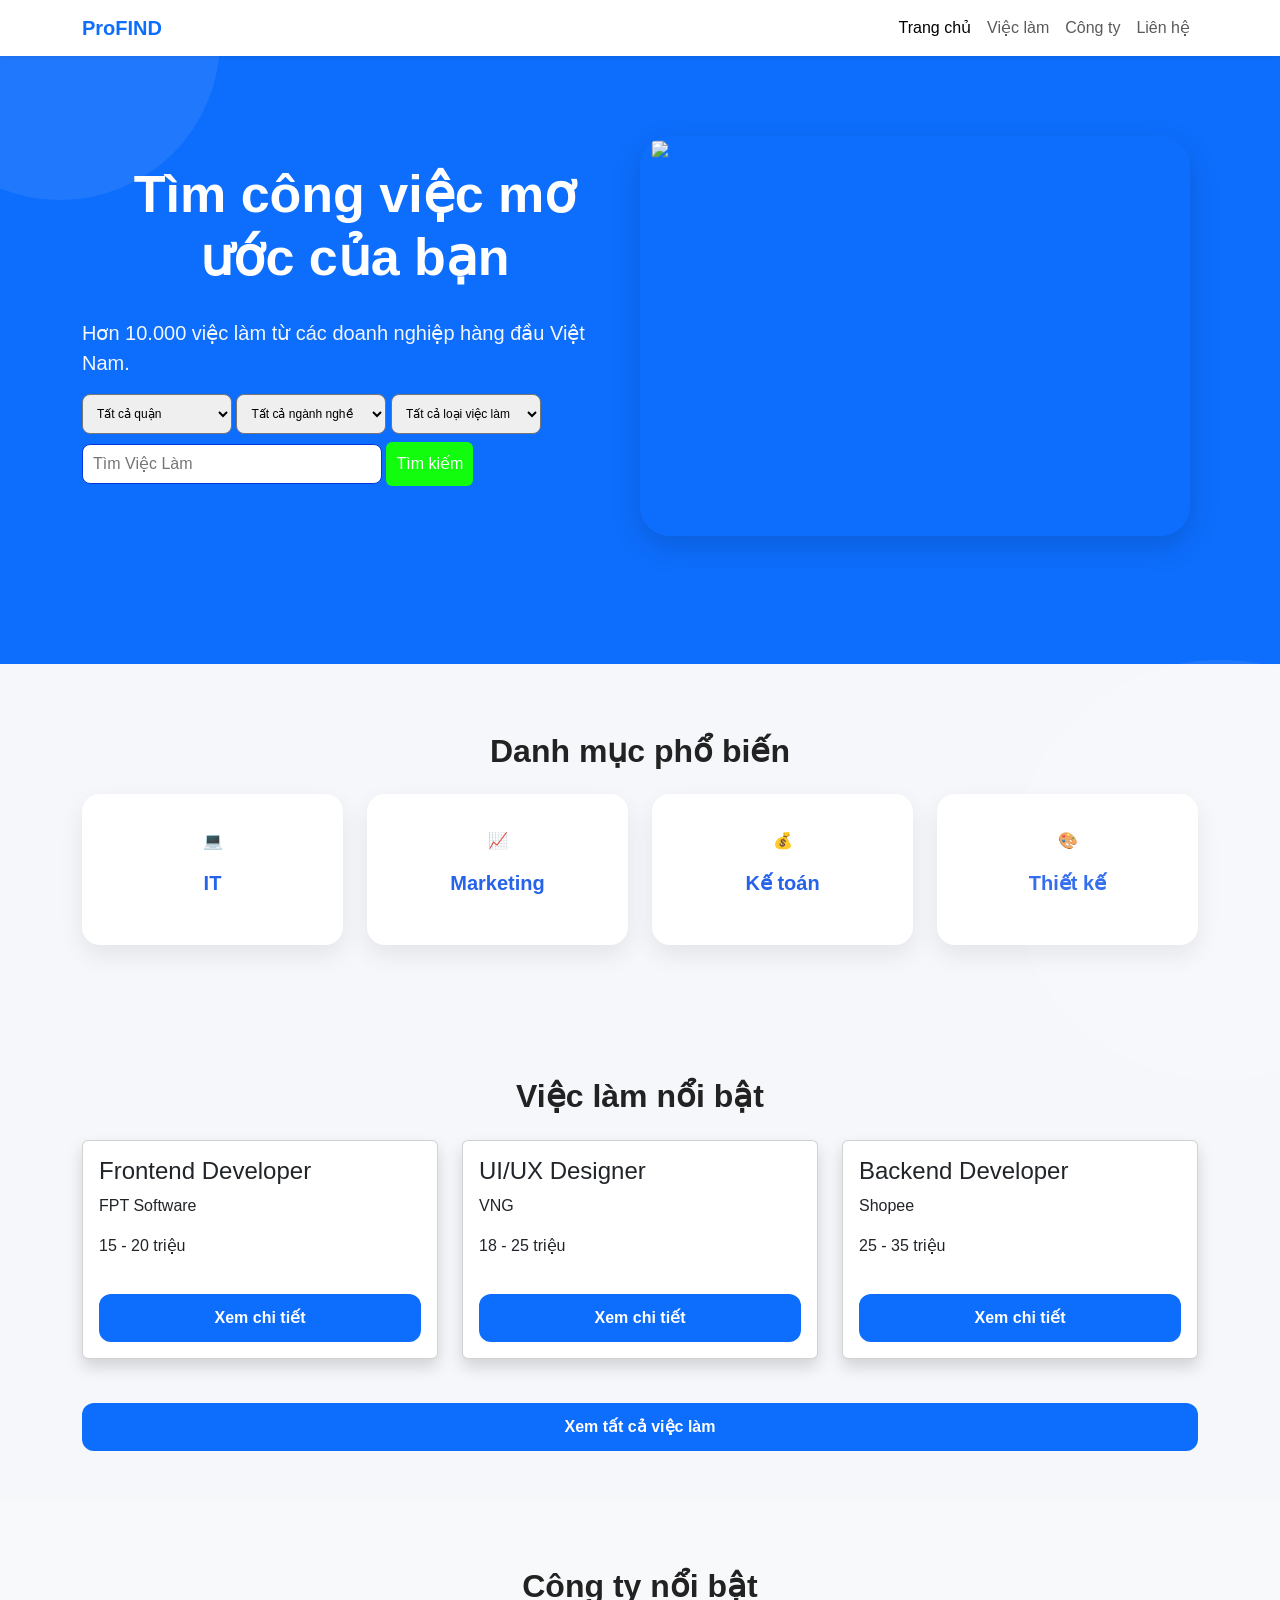
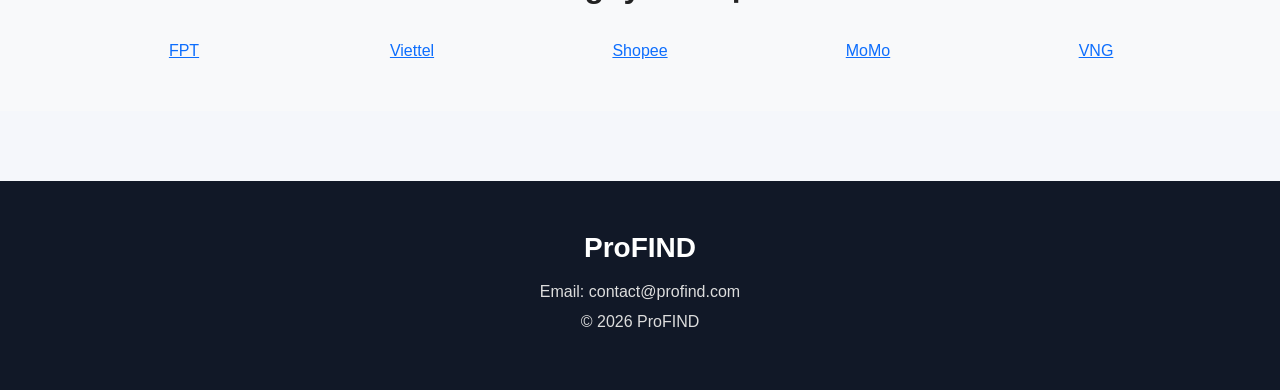
==== ProFind/index.html @ b9f3cd05 "add" ====
<!DOCTYPE html>
<html lang="vi">

<head>
    <meta charset="UTF-8">
    <meta name="viewport" content="width=device-width, initial-scale=1.0">
    <title>ProFIND</title>

    <!-- Bootstrap -->
    <link href="https://cdn.jsdelivr.net/npm/bootstrap@5.3.7/dist/css/bootstrap.min.css" rel="stylesheet">

    <!-- Font Awesome -->
    <link rel="stylesheet" href="https://cdnjs.cloudflare.com/ajax/libs/font-awesome/6.7.2/css/all.min.css">

    <link rel="stylesheet" href="asset/css.css">
</head>

<body>

    <!-- Navbar -->
    <nav class="navbar navbar-expand-lg bg-white shadow-sm sticky-top">

        <div class="container">

            <a class="navbar-brand fw-bold text-primary" href="index.html">
                ProFIND
            </a>

            <button class="navbar-toggler" data-bs-toggle="collapse" data-bs-target="#menu">

                <span class="navbar-toggler-icon"></span>

            </button>

            <div class="collapse navbar-collapse" id="menu">

                <ul class="navbar-nav ms-auto">

                    <li class="nav-item">
                        <a class="nav-link active" href="index.html">
                            Trang chủ
                        </a>
                    </li>

                    <li class="nav-item">
                        <a class="nav-link" href="jobs.html">
                            Việc làm
                        </a>
                    </li>

                    <li class="nav-item">
                        <a class="nav-link" href="about.html">
                            Công ty
                        </a>
                    </li>

                    <li class="nav-item">
                        <a class="nav-link" href="contact.html">
                            Liên hệ
                        </a>
                    </li>

                </ul>

            </div>

        </div>

    </nav>

    <!-- Hero -->

    <section class="hero">

        <div class="container">

            <div class="row align-items-center">

                <div class="col-lg-6">

                    <h1>Tìm công việc mơ ước của bạn</h1>

                    <p>
                        Hơn 10.000 việc làm từ các doanh nghiệp hàng đầu Việt Nam.
                    </p>
                    <select id="district">
                        <option>Tất cả quận</option>
                        <option>Quận 1</option>
                        <option>Quận 3</option>
                        <option>Quận 4</option>
                        <option>Quận 5</option>
                        <option>Quận 6</option>
                        <option>Quận 7</option>
                        <option>Quận 8</option>
                        <option>Quận 10</option>
                        <option>Quận 11</option>
                        <option>Quận 12</option>
                        <option>Quận Bình Thạnh</option>
                        <option>Quận Gò Vấp</option>
                        <option>Quận Phú Nhuận</option>
                        <option>Quận Tân Bình</option>
                        <option>Quận Tân Phú</option>
                        <option>Quận Bình Tân</option>
                        <option>Thủ Đức </option>
                        <option>Huyện Củ Chi</option>
                        <option>Huyện Hóc Môn</option>
                        <option>Huyện Nhà Bè</option>
                        <option>Huyện Bình Chánh</option>
                        <option>Huyện Cần Giờ</option>
                    </select>

                    <select id="category">
                        <option value="">Tất cả ngành nghề</option>
                        <option value="Phục Vụ">Phục Vụ</option>
                        <option value="Kế toán">Kế toán</option>
                        <option value="Marketing">Marketing</option>
                        <option value="Công nghệ">Công nghệ</option>
                        <option value="Pha chế">Pha chế</option>
                        <option value="Tạp Vụ">Tạp Vụ</option>
                        <option value="Chăm sóc khách hàng">Chăm sóc khách hàng</option>
                    </select>


                    <select id="jobType">
                        <option>Tất cả loại việc làm</option>
                        <option value="Toàn thời gian">Toàn thời gian</option>
                        <option value="Toàn thời gian">Toàn thời gian</option>
                        <option value="Bán thời gian">Bán thời gian</option>
                        <option value="Thực tập">Thực tập</option>
                        <option value="Thời vụ">Thời vụ</option>
                        <option value="Làm theo ca">Làm theo ca</option>
                        <option value="Freelancer">Freelancer</option>
                        <option value="Làm từ xa">Làm từ xa (Remote)</option>
                        <option value="Hợp đồng">Hợp đồng</option>
                    </select>

                    <input type="text" id="search" placeholder="Tìm Việc Làm">
                    <button class="search-btn">
                        Tìm kiếm
                    </button>
                    <br>
                    </select>

                </div>

                <div class="image">

                    <img src="https://inkythuatso.com/uploads/thumbnails/800/2023/03/hinh-anh-lam-viec-inkythuatso-14-09-41-30.jpg"
                        class="img-fluid">

                </div>

            </div>

        </div>
        <div class="container mt-5">
        </div>
        </div>
        <script src="./asset/job.js"></script>

    </section>
    <!-- Danh mục -->

    <section class="container py-5">

        <h2 class="text-center mb-4">
            Danh mục phổ biến
        </h2>

        <div class="row text-center">

            <div class="col-md-3 mb-3">
                <div class="category">
                    💻
                    <h5>IT</h5>
                </div>
            </div>


            <div class="col-md-3 mb-3">
                <div class="category">
                    📈
                    <h5>Marketing</h5>
                </div>
            </div>


            <div class="col-md-3 mb-3">
                <div class="category">
                    💰
                    <h5>Kế toán</h5>
                </div>
            </div>


            <div class="col-md-3 mb-3">
                <div class="category">
                    🎨
                    <h5>Thiết kế</h5>
                </div>
            </div>

        </div>

    </section>

    <!-- Việc làm nổi bật -->

    <section class="container py-5">

        <h2 class="text-center mb-4">

            Việc làm nổi bật

        </h2>

        <div class="row">

            <div class="col-lg-4">

                <div class="card shadow">

                    <div class="card-body">

                        <h4>Frontend Developer</h4>

                        <p>FPT Software</p>

                        <p>15 - 20 triệu</p>

                        <a href="detail.html?id=0" class="btn btn-success">

                            Xem chi tiết

                        </a>

                    </div>

                </div>

            </div>

            <div class="col-lg-4">

                <div class="card shadow">

                    <div class="card-body">

                        <h4>UI/UX Designer</h4>

                        <p>VNG</p>

                        <p>18 - 25 triệu</p>

                        <a href="detail.html?id=1" class="btn btn-success">

                            Xem chi tiết

                        </a>

                    </div>

                </div>

            </div>

            <div class="col-lg-4">

                <div class="card shadow">

                    <div class="card-body">

                        <h4>Backend Developer</h4>

                        <p>Shopee</p>

                        <p>25 - 35 triệu</p>

                        <a href="detail.html?id=2" class="btn btn-success">

                            Xem chi tiết

                        </a>

                    </div>

                </div>

            </div>

        </div>

        <div class="text-center mt-4">

            <a href="jobs.html" class="btn btn-primary">

                Xem tất cả việc làm

            </a>

        </div>

    </section>

    <!-- Công ty -->

    <section class="bg-light py-5">

        <div class="container text-center">

            <h2>Công ty nổi bật</h2>

            <br>

            <div class="row">

                <div class="col">
                    <a href="https://fpt.com.vn/" target="_blank">
                        FPT
                    </a>
                </div>

                <div class="col">
                    <a href="https://viettel.com.vn/" target="_blank">
                        Viettel
                    </a>
                </div>

                <div class="col">
                    <a href="https://careers.shopee.vn/" target="_blank">
                        Shopee
                    </a>
                </div>

                <div class="col">
                    <a href="https://momo.vn/" target="_blank">
                        MoMo
                    </a>
                </div>

                <div class="col">
                    <a href="https://vng.com.vn/" target="_blank">
                        VNG
                    </a>
                </div>

            </div>

        </div>

    </section>

    <!-- Footer -->

    <footer>

        <div class="container text-center">

            <h3>ProFIND</h3>

            <p>Email: contact@profind.com</p>

            <p>© 2026 ProFIND</p>

        </div>

    </footer>

    <script src="asset/js.js"></script>
    <script src="https://cdn.jsdelivr.net/npm/bootstrap@5.3.7/dist/js/bootstrap.bundle.min.js"></script>

</body>

</html>
---- ProFind/asset/css.css ----
body {
    font-family: Arial, Helvetica, sans-serif;
}

html {
    scroll-behavior: smooth;
}

#trang-chu,
#viec-lam,
#cong-ty {
    scroll-margin-top: 80px;
}

* {
    margin: 0;
    padding: 0;
    box-sizing: border-box;
}

.image {
    width: 550px;
    height: 400px;

    border-radius: 30px;
    overflow: hidden;

    box-shadow: 0 10px 30px rgba(0, 0, 0, .15);
}

.image img {
    object-fit: cover;
    transform: scale(1.05);
}

#search {
    width: 300px;
    height: 40px;
    padding: 10px;
    font-size: 16px;
    border-radius: 8px;
    border: 1px solid #0138de;
    margin: 10px 0 25px;
}

search-btn {
    width: 120px;
    height: 45px;
    background: #ffc107;
    color: #000;
    font-weight: bold;
    border-radius: 8px;
}

.search-btn:hover {
    background: #e0a800;
}

select {
    width: 150px;
    height: 45px;
    padding: 0 15px;
    border-radius: 10px;
    font-size: 13px;
    box-sizing: border-box;
}

.hero {
    background: #0d6efd;
    color: white;
    padding: 80px 0;
}

.hero h1 {
    font-size: 50px;
    font-weight: bold;
    color: white;
}

.search-box {
    display: flex;
    gap: 10px;
    margin-top: 30px;
    flex-wrap: wrap;
}

.category {
    background: white;
    border-radius: 15px;
    padding: 30px;
    box-shadow: 0 0 15px rgba(0, 0, 0, .1);
    transition: .3s;
}

.category:hover {
    transform: translateY(-8px);
}

.card {
    transition: .3s;
}

.card:hover {
    transform: translateY(-10px);
}

#search {
    width: 300px;
    height: 40px;
    padding: 10px;
    font-size: 16px;
    border-radius: 8px;
    border: 1px solid #0138de;
    margin-top: 10px;
    margin-bottom: 25px;
}

select {
    height: 40px;
    padding: 10px;
    border-radius: 8px;
    font-size: 12px;
}

button {
    background: #11fd0d;
    color: white;
    padding: 10px;
    border: none;
    border-radius: 6px;
    cursor: pointer;
}

button:hover {
    background: #0d6efd;
}

footer {
    background: #212529;
    color: white;
    padding: 40px;
}

/* Reset */

* {
    margin: 0;
    padding: 0;
    box-sizing: border-box;
    font-family: Arial, sans-serif;
}


body {
    background: #f5f7fb;
    color: #333;
    padding: 0;
}


/* TiĂªu Ä‘á» */
h1 {
    text-align: center;
    color: #0d6efd;
    margin-bottom: 30px;
}


h2 {
    color: #0d6efd;
    margin: 20px 0 10px;
}

/* form liĂªn há»‡*/
.form-contact {
    width: 600px;
    max-width: 100%;
    margin: 20px auto;
    background: white;
    padding: 30px;
    border-radius: 20px;
    box-shadow: 0 0 20px rgba(0, 0, 0, .2);
}

.form-title {
    text-align: center;
    color: #0d6efd;
    font-size: 30px;
    font-weight: bold;
    text-transform: uppercase;
    margin-bottom: 10px;
}

.form-email {
    text-align: center;
    font-size: 16px;
    font-weight: bold;
    line-height: 30px;
}

.form-group {
    margin-bottom: 18px;
    margin-top: 8px;
}

.form-group label {
    display: block;
    font-weight: bold;
    margin-bottom: 8px;
}

.form-control {
    width: 100%;
    height: 45px;
    padding: 10px 15px;
    border: 1px solid #ccc;
    border-radius: 12px;
    font-size: 15px;
}

textarea.form-control {
    height: 120px;
    resize: vertical;
}

.form-control:focus {
    outline: none;
    border: 2px solid #0d6efd;
    box-shadow: 0 0 8px rgba(13, 110, 253, .3);
}

.note {
    color: red;
    font-weight: bold;
    font-style: italic;
}

.note-text {
    margin-top: 10px;
    font-style: italic;
    font-size: 15px;
}

.error {
    color: red;
    font-size: 13px;
    display: block;
    margin-top: 5px;
}

.btn {
    width: 100%;
    margin-top: 20px;
    padding: 12px;
    border: none;
    border-radius: 12px;
    background: #0d6efd;
    color: #fff;
    font-size: 16px;
    font-weight: bold;
    cursor: pointer;
    transition: .3s;
}

.btn:hover {
    background: #0052a3;
}

.popup-contact {
    display: none;
    position: fixed;
    inset: 0;
    background: rgba(0, 0, 0, .5);
    justify-content: center;
    align-items: center;
    overflow-y: auto;
    padding: 20px;
}

.popup-content {
    background: #fff;
    width: 500px;
    padding: 35px;
    border-radius: 15px;
    text-align: center;
    box-shadow: 0 0 20px gray;
}

.popup-content h3 {
    font-size: 26px;
    margin-bottom: 5px;
}

.popup-content i {
    color: #0d6efd;
    margin-bottom: 15px;
    line-height: 5px;
}

.popup-content p {
    color: #555;
    line-height: 24px;
    margin-bottom: 10px;
}

.popup-content button {
    padding: 10px 30px;
    border: none;
    border-radius: 8px;
    background: #0d6efd;
    color: white;
    font-weight: bold;
    cursor: pointer;
}

.popup-content button:hover {
    background: #0052a3;
}

/* form á»©ng tuyá»ƒn */
.form-apply {
    width: 600px;
    background: #fff;
    border-radius: 20px;
    padding: 30px;
    box-shadow: 0 0 25px rgba(0, 0, 0, .2);
    position: relative;
    margin: auto;
}

.popup {
    display: none;
    position: fixed;
    inset: 0;
    background: rgba(0, 0, 0, .5);
    justify-content: center;
    align-items: center;
    overflow-y: auto;
    padding: 20px;
}

#applyPopup {
    overflow-y: auto;
    align-items: flex-start;
    padding: 30px 20px;
}

.popup-form {
    width: 650px;
    max-width: 90%;
    margin: auto;
    margin-top: 30px;
    margin-bottom: 30px;
    background: #fff;
    border-radius: 20px;
    padding: 30px;
    position: relative;
}

.success-content {
    width: 400px;
    max-width: 90%;
    background: #fff;
    border-radius: 20px;
    padding: 35px;
    text-align: center;
    box-shadow: 0 0 25px rgba(0, 0, 0, .25);
    animation: zoomIn .3s;
}

.success-content i {
    color: #0d6efd;
    margin-bottom: 15px;
}

.success-content h3 {
    color: black;
    font-size: 25px;
    line-height: 50px;
}

.success-content p {
    font-size: 14px;
    color: #555;
    margin-top: 0;
    line-height: 10px;
}

.success-content button {
    margin-top: 20px;
    padding: 10px 30px;
    border: none;
    border-radius: 8px;
    background: #0d6efd;
    color: white;
    cursor: pointer;
}

.success-content button:hover {
    background: #0052a3;
}

.close {
    position: absolute;
    top: 15px;
    right: 20px;
    font-size: 32px;
    font-weight: bold;
    color: #777;
    cursor: pointer;
}

.close:hover {
    color: red;
}

/* @media(max-width:768px) {
    .popup-form,
    .success-content,
    .form-container {
        width: 95%;
        padding: 20px;
    }
    .form-title {
        font-size: 24px;
    }
} */
/* =========================
   GIAO DIá»†N MĂ” Táº¢ CHI TIáº¾T
========================= */

.detail-box {
    margin-top: 25px;
    padding: 25px;
    background: #ffffff;
    border-radius: 15px;
    border: 1px solid #e5e7eb;
    box-shadow: 0 5px 15px rgba(0, 0, 0, .06);
}

/* TiĂªu Ä‘á» tá»«ng pháº§n */

.section-title {
    display: flex;
    align-items: center;
    gap: 12px;
    border-bottom: 2px solid #e9ecef;
    padding-bottom: 15px;
    margin-bottom: 20px;
}

.section-title i {
    width: 42px;
    height: 42px;
    display: flex;
    align-items: center;
    justify-content: center;
    background: #eaf2ff;
    color: #0d6efd;
    border-radius: 50%;
    font-size: 20px;
}

.section-title h3 {
    margin: 0;
    color: #212529;
    font-size: 22px;
}

/* Ná»™i dung mĂ´ táº£ */

.description-content,
.requirement-content {
    padding: 5px 10px;
}

.description-content p,
.requirement-content p {
    color: #555;
    font-size: 16px;
    line-height: 1.8;
    margin: 0;
}

/* Pháº§n yĂªu cáº§u */

.requirement-box {
    background: #fcfdff;
}

.requirement-content {
    border-left: 4px solid #0d6efd;
    padding-left: 20px;
}

/* =========================================
TRANG CHI TIáº¾T CĂ”NG VIá»†C
========================================= */

.detail-container {
    width: 1100px;
    max-width: 95%;
    margin: 30px auto;
    padding: 45px 55px;
    background: #ffffff;
    border-radius: 24px;
    box-shadow: 0 12px 40px rgba(0, 0, 0, 0.08);
}

/* TiĂªu Ä‘á» cĂ´ng viá»‡c */

.detail-container>h1 {
    text-align: left;
    color: #1f2937;
    font-size: 38px;
    font-weight: bold;
    margin-bottom: 15px;
}

/* TĂªn cĂ´ng ty */

.company-name {
    font-size: 18px;
    color: #555;
    margin-bottom: 30px;
}

.company-name i {
    color: #0d6efd;
    margin-right: 8px;
}

/* =========================================
THĂ”NG TIN NHANH
========================================= */

.job-sticker {
    display: grid;
    grid-template-columns: repeat(4, 1fr);
    gap: 15px;
    margin-bottom: 35px;
}

.job-sticker>span {
    min-height: 75px;
    display: flex;
    align-items: center;
    gap: 12px;
    padding: 16px;
    background: #f5f8ff;
    border: 1px solid #e4ebff;
    border-radius: 14px;
    color: #374151;
    font-size: 14px;
}

.job-sticker i {
    min-width: 22px;
    color: #0d6efd;
    font-size: 20px;
}

/* =========================================
KHá»I MĂ” Táº¢ VĂ€ YĂU Cáº¦U
========================================= */

.detail-box {
    margin-top: 25px;
    padding: 28px;
    background: #ffffff;
    border-radius: 18px;
    border: 1px solid #e5e7eb;
    box-shadow: 0 6px 18px rgba(0, 0, 0, .06);
}

/* TiĂªu Ä‘á» tá»«ng pháº§n */

.section-title {
    display: flex;
    align-items: center;
    gap: 14px;
    border-bottom: 2px solid #edf0f5;
    padding-bottom: 16px;
    margin-bottom: 20px;
}

.section-title i {
    width: 45px;
    height: 45px;
    display: flex;
    align-items: center;
    justify-content: center;
    background: #eaf2ff;
    color: #0d6efd;
    border-radius: 50%;
    font-size: 20px;
}

.section-title h3 {
    margin: 0;
    color: #212529;
    font-size: 23px;
}

/* Ná»™i dung */

.description-content,
.requirement-content {
    padding: 5px 10px;
}

.description-content p,
.requirement-content p {
    color: #4b5563;
    font-size: 16px;
    line-height: 1.9;
    margin: 0;
}

/* Pháº§n yĂªu cáº§u */

.requirement-box {
    background: #fcfdff;
    border-left: 5px solid #198754;
}

.requirement-box .section-title i {
    background: #eaf8f0;
    color: #198754;
}

/* =========================================
NĂT á»¨NG TUYá»‚N
========================================= */

.detail-container>.btn {
    display: block;
    width: 280px;
    margin: 40px auto 10px;
    padding: 15px;
    border-radius: 14px;
    background: linear-gradient(135deg, #0d6efd, #0052a3);
    color: white;
    font-size: 17px;
    font-weight: bold;
    box-shadow: 0 8px 20px rgba(13, 110, 253, .25);
    transition: .3s;
}

.detail-container>.btn:hover {
    background: linear-gradient(135deg, #0052a3, #003d7a);
    transform: translateY(-3px);
    box-shadow: 0 12px 25px rgba(13, 110, 253, .35);
}

/* =========================================
RESPONSIVE
========================================= */

@media (max-width: 900px) {

    .job-sticker {
        grid-template-columns: repeat(2, 1fr);
    }

}

@media (max-width: 600px) {

    body {
        padding: 15px;
    }

    .detail-container {
        padding: 25px 18px;
        border-radius: 16px;
    }

    .detail-container>h1 {
        font-size: 28px;
    }

    .job-sticker {
        grid-template-columns: 1fr;
    }

    .detail-box {
        padding: 20px;
    }

    .section-title h3 {
        font-size: 19px;
    }

    .description-content,
    .requirement-content {
        padding: 0;
    }

    .detail-container>.btn {
        width: 100%;
    }

}

/* =========================
GIAO DIá»†N TRANG LIĂN Há»†
========================= */

.contact-page {
    min-height: 100vh;
    padding: 60px 20px;
    background:
        linear-gradient(135deg, #eef5ff, #f8fbff);
}

.contact-wrapper {
    max-width: 1100px;
    margin: auto;
    display: grid;
    grid-template-columns: 0.9fr 1.1fr;
    background: #ffffff;
    border-radius: 25px;
    overflow: hidden;
    box-shadow: 0 15px 40px rgba(0, 0, 0, .12);
}

/* =========================
THĂ”NG TIN LIĂN Há»†
========================= */

.contact-info {
    padding: 50px 40px;
    background: linear-gradient(135deg, #0d6efd, #084298);
    color: white;
}

.contact-logo {
    width: 65px;
    height: 65px;
    display: flex;
    align-items: center;
    justify-content: center;
    background: rgba(255, 255, 255, .2);
    border-radius: 18px;
    font-size: 30px;
    margin-bottom: 25px;
}

.contact-info h1 {
    color: white;
    text-align: left;
    font-size: 36px;
    margin-bottom: 20px;
}

.contact-description {
    line-height: 1.8;
    color: #e5edff;
    margin-bottom: 35px;
}

/* =========================
ITEM THĂ”NG TIN
========================= */

.contact-item {
    display: flex;
    align-items: center;
    gap: 15px;
    margin-bottom: 25px;
}

.contact-icon {
    width: 45px;
    height: 45px;
    flex-shrink: 0;
    display: flex;
    align-items: center;
    justify-content: center;
    background: rgba(255, 255, 255, .2);
    border-radius: 12px;
    font-size: 18px;
}

.contact-item h4 {
    margin: 0 0 5px;
    font-size: 16px;
}

.contact-item p {
    margin: 0;
    color: #dce8ff;
    font-size: 14px;
}

/* =========================
FORM LIĂN Há»†
========================= */

.contact-wrapper .form-contact {
    width: 100%;
    max-width: none;
    margin: 0;
    padding: 50px 45px;
    border-radius: 0;
    box-shadow: none;
}

.form-subtitle {
    text-align: center;
    color: #777;
    margin-top: 10px;
    margin-bottom: 30px;
}

.contact-wrapper .form-title {
    font-size: 30px;
    margin-bottom: 30px;
}

.contact-wrapper .form-group {
    margin-bottom: 20px;
}

.contact-wrapper .form-group label {
    color: #333;
}

.contact-wrapper .form-group label i {
    color: #0d6efd;
    margin-right: 5px;
}

.contact-wrapper .form-control {
    height: 48px;
    border: 1px solid #dfe3e8;
    border-radius: 10px;
    transition: .3s;
}

.contact-wrapper textarea.form-control {
    height: 130px;
}

.contact-wrapper .form-control:focus {
    border-color: #0d6efd;
    box-shadow: 0 0 0 4px rgba(13, 110, 253, .1);
}

/* =========================
NĂT Gá»¬I
========================= */

.contact-wrapper .btn:hover {
    margin-top: 15px;
    height: 50px;
    border-radius: 10px;
    background: linear-gradient(135deg, #0d6efd, #084298);
    transition: .3s;
}

.contact-wrapper .btn {
    transform: translateY(-3px);
    box-shadow: 0 8px 20px rgba(13, 110, 253, .3);
}

/* =========================
RESPONSIVE
========================= */

@media (max-width: 768px) {

    .contact-wrapper {
        grid-template-columns: 1fr;
    }

    .contact-info {
        padding: 35px 25px;
    }

    .contact-info h1 {
        font-size: 30px;
    }

    .contact-wrapper .form-contact {
        padding: 35px 25px;
    }

}

/* =========================
   HOĂ€N THIá»†N GIAO DIá»†N TRANG LIĂN Há»†
========================= */

.contact-page {
    min-height: 100vh;
    padding: 70px 20px;
    background: linear-gradient(135deg, #eef5ff, #f8fbff);
}

.contact-wrapper {
    max-width: 1100px;
    margin: auto;
    display: grid;
    grid-template-columns: 0.9fr 1.1fr;
    background: white;
    border-radius: 25px;
    overflow: hidden;
    box-shadow: 0 20px 50px rgba(0, 0, 0, .12);
}

/* BĂN TRĂI */

.contact-info {
    padding: 55px 45px;
    background: linear-gradient(135deg, #0d6efd, #084298);
    color: white;
}

.contact-logo {
    width: 70px;
    height: 70px;
    display: flex;
    align-items: center;
    justify-content: center;
    background: rgba(255, 255, 255, .2);
    border-radius: 20px;
    font-size: 32px;
    margin-bottom: 25px;
}

.contact-info h1 {
    color: white;
    text-align: left;
    font-size: 38px;
    margin-bottom: 20px;
}

.contact-description {
    color: #e5edff;
    line-height: 1.8;
    margin-bottom: 40px;
}

.contact-item {
    display: flex;
    align-items: center;
    gap: 15px;
    margin-bottom: 28px;
}

.contact-icon {
    width: 48px;
    height: 48px;
    display: flex;
    align-items: center;
    justify-content: center;
    background: rgba(255, 255, 255, .2);
    border-radius: 14px;
    font-size: 19px;
}

.contact-item h4 {
    margin: 0 0 5px;
}

.contact-item p {
    margin: 0;
    color: #dce8ff;
}

/* BĂN PHáº¢I */

.contact-wrapper .form-contact {
    width: 100%;
    max-width: none;
    margin: 0;
    padding: 55px 50px;
    border-radius: 0;
    box-shadow: none;
}

.contact-wrapper .form-title {
    font-size: 32px;
    margin-bottom: 10px;
}

.form-subtitle {
    text-align: center;
    color: #777;
    margin-bottom: 35px;
}

.contact-wrapper .form-group {
    margin-bottom: 20px;
}

.contact-wrapper .form-group label {
    color: #333;
}

.contact-wrapper .form-group label i {
    color: #0d6efd;
    margin-right: 6px;
}

.contact-wrapper .form-control {
    height: 48px;
    border: 1px solid #dfe3e8;
    border-radius: 10px;
    transition: .3s;
}

.contact-wrapper textarea.form-control {
    height: 130px;
    resize: vertical;
}

.contact-wrapper .form-control:focus {
    outline: none;
    border-color: #0d6efd;
    box-shadow: 0 0 0 4px rgba(13, 110, 253, .1);
}

/* NĂT */

.contact-wrapper .btn {
    height: 50px;
    margin-top: 15px;
    border-radius: 10px;
    background: linear-gradient(135deg, #0d6efd, #084298);
    transition: .3s;
}

.contact-wrapper .btn:hover {
    transform: translateY(-3px);
    box-shadow: 0 8px 20px rgba(13, 110, 253, .3);
}

/* POPUP */

.popup-contact {
    display: none;
    position: fixed;
    inset: 0;
    z-index: 9999;
    align-items: center;
    justify-content: center;
    background: rgba(0, 0, 0, .55);
}

.popup-content {
    width: 420px;
    max-width: 90%;
    padding: 40px;
    background: white;
    border-radius: 20px;
    text-align: center;
    box-shadow: 0 15px 40px rgba(0, 0, 0, .25);
}

.popup-content h3 {
    color: #198754;
    margin-bottom: 15px;
}

.popup-content p {
    color: #555;
    line-height: 1.7;
}

.popup-content button {
    margin-top: 15px;
    padding: 10px 30px;
    background: #0d6efd;
    color: white;
    border-radius: 8px;
}

/* MOBILE */

@media (max-width: 768px) {

    .contact-page {
        padding: 25px 15px;
    }

    .contact-wrapper {
        grid-template-columns: 1fr;
    }

    .contact-info {
        padding: 35px 25px;
    }

    .contact-info h1 {
        font-size: 30px;
    }

    .contact-wrapper .form-contact {
        padding: 35px 25px;
    }

}

/*Trang about*/
.about {
    display: flex;
    align-items: flex-start;
    gap: 40px;
}

.vanban {
    flex: 1.5;
}

.hinh-anh {
    flex: 1;
}

.hinh-anh img {
    max-width: 550px;
    width: 100%;
    max-height: 350px;
}

/* Điện thoại */
@media (max-width: 768px) {
    .about {
        flex-direction: column;
    }

    .hinh-anh {
        align-self: center;
    }
}

.hero::before {
    content: "";
    position: absolute;
    width: 320px;
    height: 320px;
    border-radius: 50%;
    background: rgba(255, 255, 255, .08);
    top: -120px;
    left: -100px;
}

.hero::after {
    content: "";
    position: absolute;
    width: 420px;
    height: 420px;
    border-radius: 50%;
    background: rgba(255, 255, 255, .08);
    right: -150px;
    bottom: -180px;
}

.hero h1 {
    font-size: 52px;
    font-weight: 700;
}

.hero p {
    font-size: 20px;
    opacity: .95;
}

/* ABOUT */

.about {
    display: flex;
    align-items: center;
    gap: 60px;
    flex-wrap: wrap;
}

.vanban {
    flex: 1;
}

.vanban h2 {
    color: #2563eb;
    font-weight: bold;
    margin-bottom: 25px;
}

.vanban p {
    color: #555;
    line-height: 1.9;
    font-size: 17px;
}

.hinh-anh {
    flex: 1;
    text-align: center;
}

.hinh-anh img {
    width: 100%;
    max-width: 520px;
    border-radius: 25px;
    box-shadow: 0 20px 40px rgba(0, 0, 0, .18);
    transition: .5s;
}

.hinh-anh img:hover {
    transform: scale(1.04) rotate(-1deg);
}

/* Tiêu đề */

section h2 {
    font-weight: 700;
    color: #222;
}

/* CARD */

.category {
    background: #fff;
    border-radius: 18px;
    padding: 35px 25px;
    box-shadow: 0 10px 25px rgba(0, 0, 0, .08);
    transition: .35s;
    height: 100%;
}

.category:hover {
    transform: translateY(-12px);
    box-shadow: 0 18px 40px rgba(37, 99, 235, .25);
}

.category h5 {
    margin-top: 18px;
    margin-bottom: 15px;
    color: #2563eb;
    font-weight: 700;
}

.category p {
    color: #666;
    line-height: 1.7;
}

/* THỐNG KÊ */

.container.py-5.text-center .col-md-3 {
    margin-bottom: 25px;
    background: #fff;
    border-radius: 20px;
    padding: 35px;
    box-shadow: 0 10px 25px rgba(0, 0, 0, .08);
    transition: .3s;
}

.container.py-5.text-center .col-md-3 h2 {
    color: #2563eb;
    font-size: 45px;
    font-weight: 700;
}

.container.py-5.text-center .col-md-3 p {
    color: #666;
    font-size: 18px;
}

.container.py-5.text-center .col-md-3:hover {
    transform: translateY(-10px);
}

/* FAQ */

#faqAccordion {
    max-width: 900px;
    border-radius: 18px;
    overflow: hidden;
    box-shadow: 0 15px 30px rgba(0, 0, 0, .08);
}

.accordion-item {
    border: none;
}

.accordion-button {
    font-weight: 600;
    padding: 20px;
    font-size: 17px;
}

.accordion-button:not(.collapsed) {
    background: #2563eb;
    color: #fff;
}

.accordion-button:focus {
    box-shadow: none;
}

.accordion-body {
    color: #555;
    line-height: 1.8;
    background: #fff;
}

.accordion-body a {
    color: #2563eb;
    font-weight: 600;
    text-decoration: none;
}

.accordion-body a:hover {
    text-decoration: underline;
}

/* Footer */

footer {
    background: #111827;
    color: white;
    padding: 50px 0;
    margin-top: 70px;
}

footer h3 {
    font-weight: 700;
    margin-bottom: 15px;
}

footer p {
    margin: 6px 0;
    color: #ddd;
}

/* Animation */

.category,
.hinh-anh img,
.col-md-3 {
    animation: fadeUp .8s ease;
}
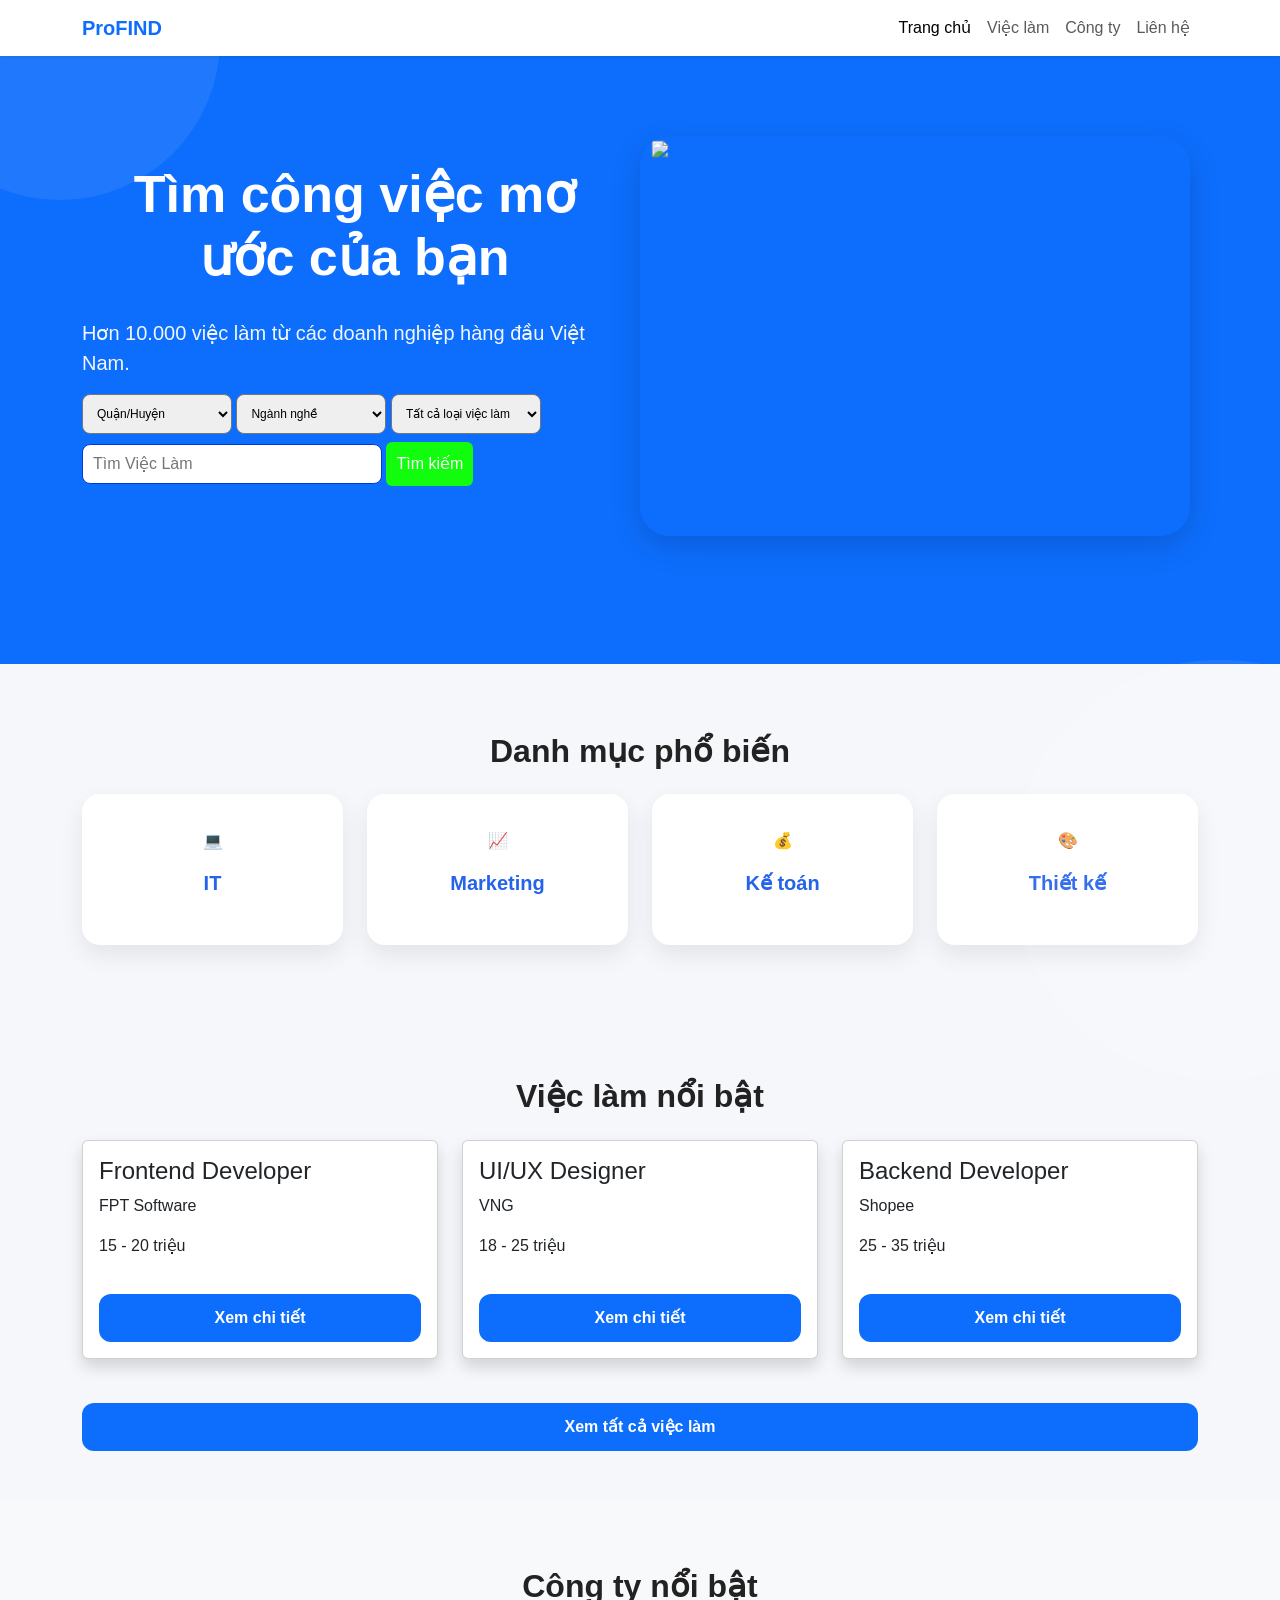
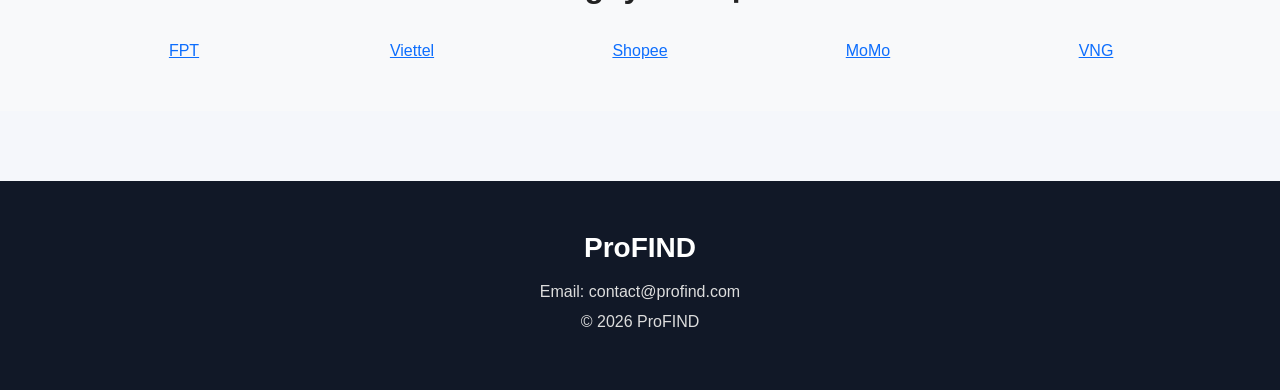
==== commit 3b761add: "Update index.html" ====
--- a/ProFind/index.html
+++ b/ProFind/index.html
@@ -84,7 +84,7 @@
                         Hơn 10.000 việc làm từ các doanh nghiệp hàng đầu Việt Nam.
                     </p>
                     <select id="district">
-                        <option>Tất cả quận</option>
+                        <option> Quận/Huyện</option>
                         <option>Quận 1</option>
                         <option>Quận 3</option>
                         <option>Quận 4</option>
@@ -110,7 +110,7 @@
                     </select>
 
                     <select id="category">
-                        <option value="">Tất cả ngành nghề</option>
+                        <option value="">Ngành nghề</option>
                         <option value="Phục Vụ">Phục Vụ</option>
                         <option value="Kế toán">Kế toán</option>
                         <option value="Marketing">Marketing</option>
@@ -123,7 +123,6 @@
 
                     <select id="jobType">
                         <option>Tất cả loại việc làm</option>
-                        <option value="Toàn thời gian">Toàn thời gian</option>
                         <option value="Toàn thời gian">Toàn thời gian</option>
                         <option value="Bán thời gian">Bán thời gian</option>
                         <option value="Thực tập">Thực tập</option>
@@ -135,7 +134,7 @@
                     </select>
 
                     <input type="text" id="search" placeholder="Tìm Việc Làm">
-                    <button class="search-btn">
+                    <button id="searchBtn" class="search-btn">
                         Tìm kiếm
                     </button>
                     <br>
@@ -159,6 +158,11 @@
         <script src="./asset/job.js"></script>
 
     </section>
+    <section class="container py-5" id="ketQua" style="display:none;">
+    <h2>Kết quả tìm kiếm</h2>
+
+    <div class="row" id="danh-sach-cong-viec"></div>
+</section>
     <!-- Danh mục -->
 
     <section class="container py-5">
@@ -371,4 +375,4 @@
 
 </body>
 
-</html>+</html>
--- a/ProFind/asset/css.css
+++ b/ProFind/asset/css.css
@@ -288,12 +288,18 @@
 
 .popup-content h3 {
     font-size: 26px;
-    margin-bottom: 5px;
+    margin-bottom: 10px;
+}
+
+.popup-content p {
+    color: #555;
+    margin-top: 10px;
+    line-height: 2;
 }
 
 .popup-content i {
     color: #0d6efd;
-    margin-bottom: 15px;
+    margin-bottom: 10px;
     line-height: 5px;
 }
 
@@ -1039,8 +1045,7 @@
 }
 
 /* POPUP */
-
-.popup-contact {
+/* .popup-contact {
     display: none;
     position: fixed;
     inset: 0;
@@ -1076,7 +1081,7 @@
     background: #0d6efd;
     color: white;
     border-radius: 8px;
-}
+} */
 
 /* MOBILE */
 
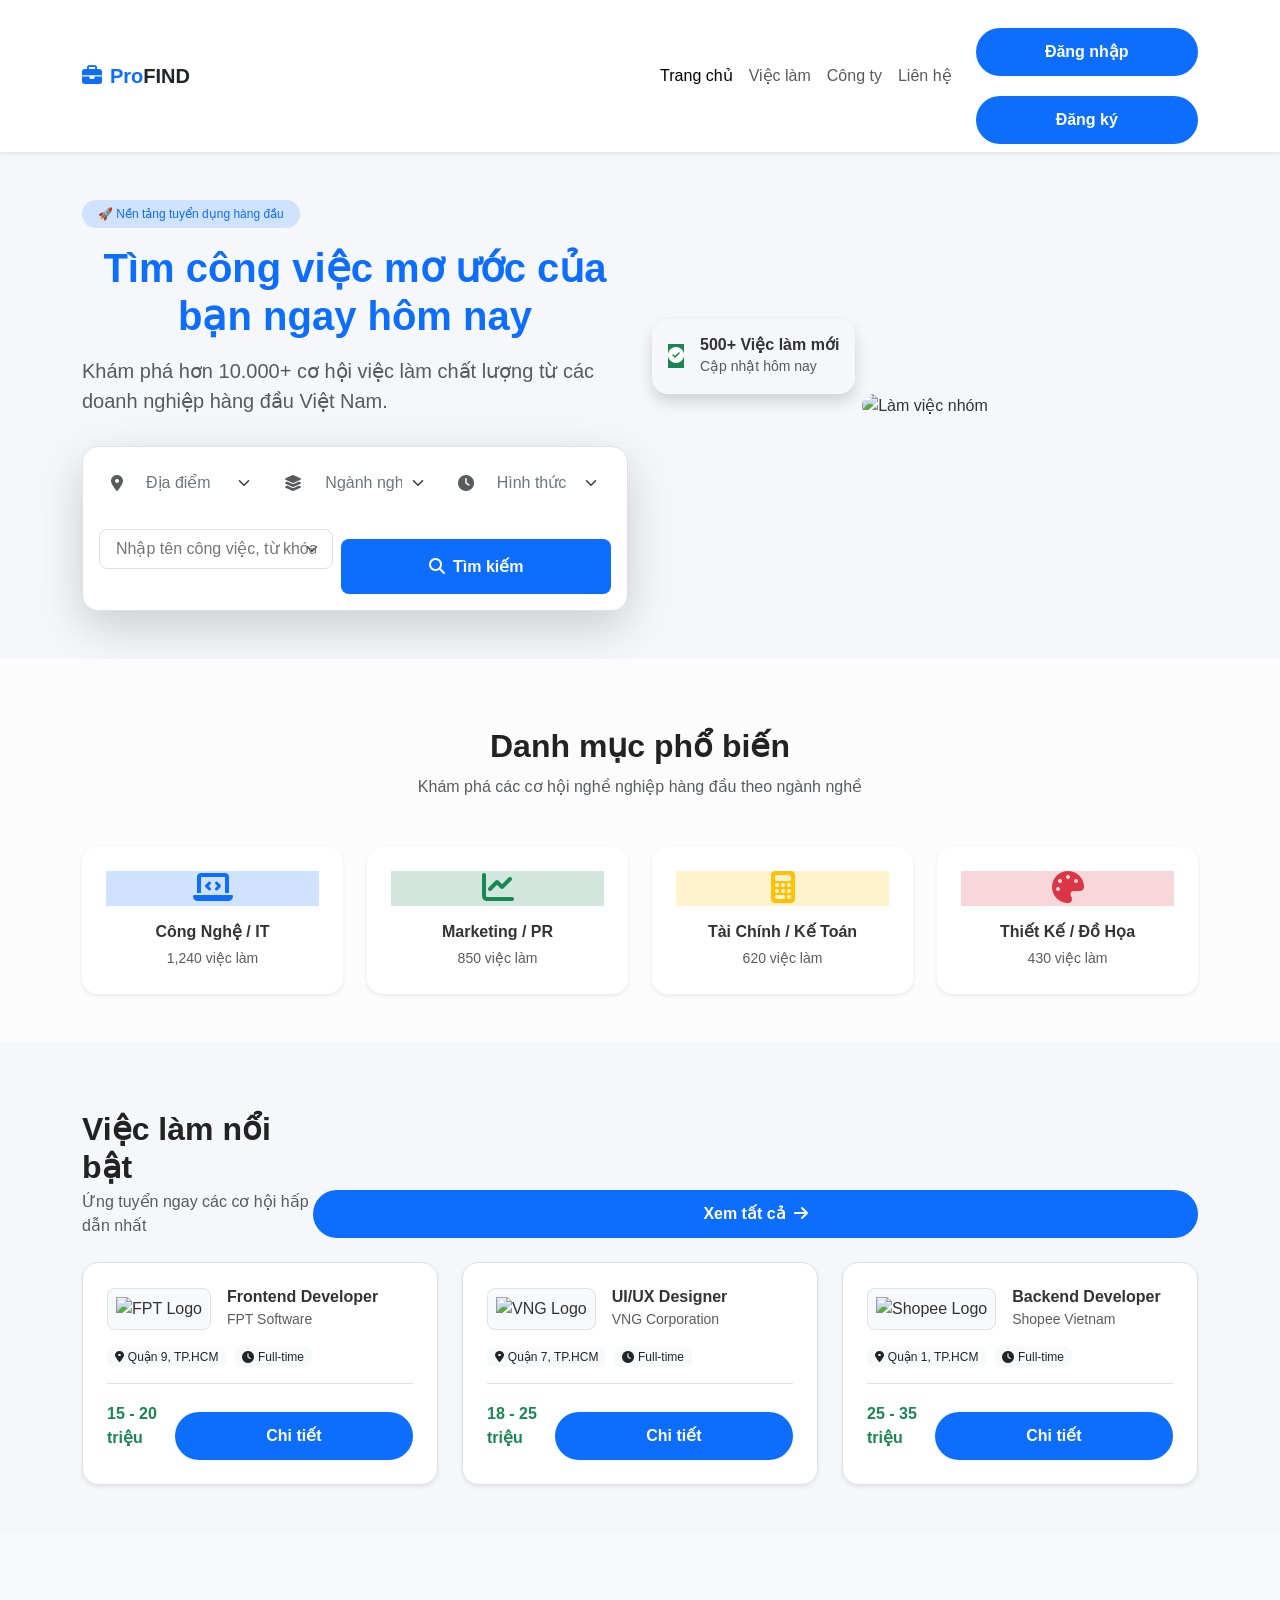
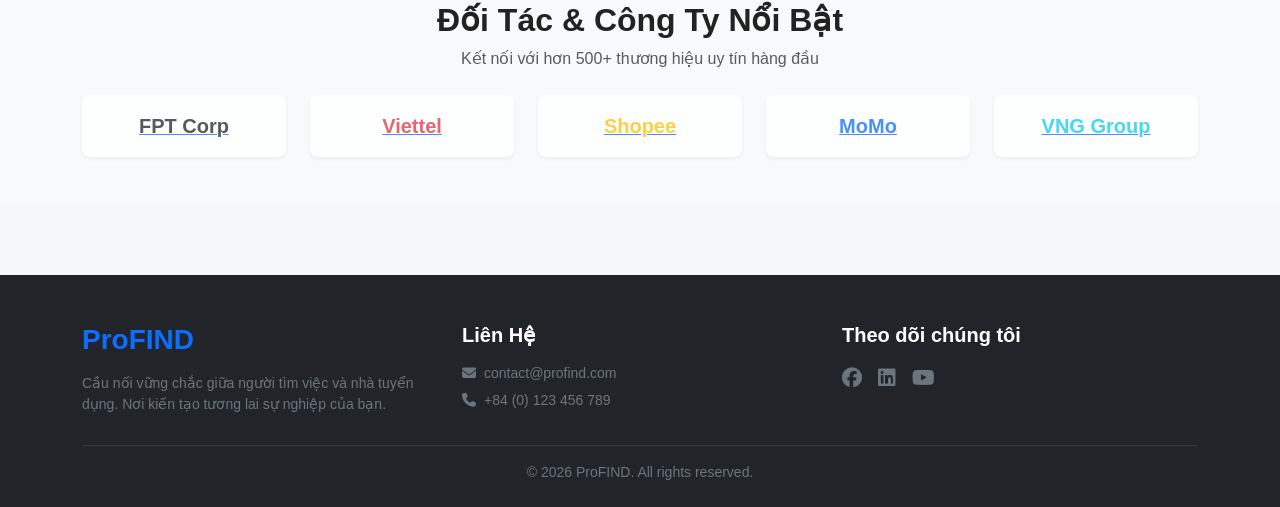
==== commit 0ad68208: "Update index.html" ====
--- a/ProFind/index.html
+++ b/ProFind/index.html
@@ -4,375 +4,365 @@
 <head>
     <meta charset="UTF-8">
     <meta name="viewport" content="width=device-width, initial-scale=1.0">
-    <title>ProFIND</title>
-
-    <!-- Bootstrap -->
-    <link href="https://cdn.jsdelivr.net/npm/bootstrap@5.3.7/dist/css/bootstrap.min.css" rel="stylesheet">
-
-    <!-- Font Awesome -->
+    <title>ProFIND - Tìm Việc Làm Mơ Ước</title>
+
+    <!-- Bootstrap 5 -->
+    <link href="https://cdn.jsdelivr.net/npm/bootstrap@5.3.2/dist/css/bootstrap.min.css" rel="stylesheet">
+    <!-- Font Awesome 6 -->
     <link rel="stylesheet" href="https://cdnjs.cloudflare.com/ajax/libs/font-awesome/6.7.2/css/all.min.css">
-
+    <!-- AOS Library (Hiệu ứng cuộn mượt mà) -->
+    <link href="https://unpkg.com/aos@2.3.1/dist/aos.css" rel="stylesheet">
+    <!-- Custom CSS -->
     <link rel="stylesheet" href="asset/css.css">
 </head>
 
 <body>
 
     <!-- Navbar -->
-    <nav class="navbar navbar-expand-lg bg-white shadow-sm sticky-top">
-
+    <nav class="navbar navbar-expand-lg bg-white shadow-sm sticky-top custom-navbar">
         <div class="container">
-
-            <a class="navbar-brand fw-bold text-primary" href="index.html">
-                ProFIND
+            <a class="navbar-brand fw-bold text-primary brand-logo" href="index.html">
+                <i class="fa-solid fa-briefcase me-2"></i>Pro<span class="text-dark">FIND</span>
             </a>
-
-            <button class="navbar-toggler" data-bs-toggle="collapse" data-bs-target="#menu">
-
+            <button class="navbar-toggler border-0" type="button" data-bs-toggle="collapse" data-bs-target="#menu">
                 <span class="navbar-toggler-icon"></span>
-
             </button>
 
             <div class="collapse navbar-collapse" id="menu">
-
-                <ul class="navbar-nav ms-auto">
-
+                <ul class="navbar-nav ms-auto align-items-center">
                     <li class="nav-item">
-                        <a class="nav-link active" href="index.html">
-                            Trang chủ
-                        </a>
-                    </li>
-
+                        <a class="nav-link active" href="index.html">Trang chủ</a>
+                    </li>
                     <li class="nav-item">
-                        <a class="nav-link" href="jobs.html">
-                            Việc làm
-                        </a>
-                    </li>
-
+                        <a class="nav-link" href="jobs.html">Việc làm</a>
+                    </li>
                     <li class="nav-item">
-                        <a class="nav-link" href="about.html">
-                            Công ty
-                        </a>
-                    </li>
-
+                        <a class="nav-link" href="about.html">Công ty</a>
+                    </li>
                     <li class="nav-item">
-                        <a class="nav-link" href="contact.html">
-                            Liên hệ
-                        </a>
-                    </li>
-
+                        <a class="nav-link" href="contact.html">Liên hệ</a>
+                    </li>
+                    <li class="nav-item ms-lg-3 mt-2 mt-lg-0">
+                        <a href="login.html" class="btn btn-outline-primary btn-sm px-3 rounded-pill me-2">Đăng nhập</a>
+                        <a href="register.html" class="btn btn-primary btn-sm px-3 rounded-pill">Đăng ký</a>
+                    </li>
                 </ul>
-
-            </div>
-
-        </div>
-
+            </div>
+        </div>
     </nav>
 
-    <!-- Hero -->
-
-    <section class="hero">
-
+    <!-- Hero Section -->
+    <section class="hero-section py-5 position-relative overflow-hidden">
         <div class="container">
-
-            <div class="row align-items-center">
-
-                <div class="col-lg-6">
-
-                    <h1>Tìm công việc mơ ước của bạn</h1>
-
-                    <p>
-                        Hơn 10.000 việc làm từ các doanh nghiệp hàng đầu Việt Nam.
+            <div class="row align-items-center gy-5">
+                <!-- Nội dung bên trái -->
+                <div class="col-lg-6" data-aos="fade-right" data-aos-duration="1000">
+                    <span class="badge bg-primary-subtle text-primary mb-3 px-3 py-2 rounded-pill fw-medium">
+                        🚀 Nền tảng tuyển dụng hàng đầu
+                    </span>
+                    <h1 class="hero-title fw-bold mb-3">
+                        Tìm công việc <span class="text-gradient">mơ ước</span> của bạn ngay hôm nay
+                    </h1>
+                    <p class="text-muted lead mb-4">
+                        Khám phá hơn 10.000+ cơ hội việc làm chất lượng từ các doanh nghiệp hàng đầu Việt Nam.
                     </p>
-                    <select id="district">
-                        <option> Quận/Huyện</option>
-                        <option>Quận 1</option>
-                        <option>Quận 3</option>
-                        <option>Quận 4</option>
-                        <option>Quận 5</option>
-                        <option>Quận 6</option>
-                        <option>Quận 7</option>
-                        <option>Quận 8</option>
-                        <option>Quận 10</option>
-                        <option>Quận 11</option>
-                        <option>Quận 12</option>
-                        <option>Quận Bình Thạnh</option>
-                        <option>Quận Gò Vấp</option>
-                        <option>Quận Phú Nhuận</option>
-                        <option>Quận Tân Bình</option>
-                        <option>Quận Tân Phú</option>
-                        <option>Quận Bình Tân</option>
-                        <option>Thủ Đức </option>
-                        <option>Huyện Củ Chi</option>
-                        <option>Huyện Hóc Môn</option>
-                        <option>Huyện Nhà Bè</option>
-                        <option>Huyện Bình Chánh</option>
-                        <option>Huyện Cần Giờ</option>
-                    </select>
-
-                    <select id="category">
-                        <option value="">Ngành nghề</option>
-                        <option value="Phục Vụ">Phục Vụ</option>
-                        <option value="Kế toán">Kế toán</option>
-                        <option value="Marketing">Marketing</option>
-                        <option value="Công nghệ">Công nghệ</option>
-                        <option value="Pha chế">Pha chế</option>
-                        <option value="Tạp Vụ">Tạp Vụ</option>
-                        <option value="Chăm sóc khách hàng">Chăm sóc khách hàng</option>
-                    </select>
-
-
-                    <select id="jobType">
-                        <option>Tất cả loại việc làm</option>
-                        <option value="Toàn thời gian">Toàn thời gian</option>
-                        <option value="Bán thời gian">Bán thời gian</option>
-                        <option value="Thực tập">Thực tập</option>
-                        <option value="Thời vụ">Thời vụ</option>
-                        <option value="Làm theo ca">Làm theo ca</option>
-                        <option value="Freelancer">Freelancer</option>
-                        <option value="Làm từ xa">Làm từ xa (Remote)</option>
-                        <option value="Hợp đồng">Hợp đồng</option>
-                    </select>
-
-                    <input type="text" id="search" placeholder="Tìm Việc Làm">
-                    <button id="searchBtn" class="search-btn">
-                        Tìm kiếm
-                    </button>
-                    <br>
-                    </select>
-
-                </div>
-
-                <div class="image">
-
-                    <img src="https://inkythuatso.com/uploads/thumbnails/800/2023/03/hinh-anh-lam-viec-inkythuatso-14-09-41-30.jpg"
-                        class="img-fluid">
-
-                </div>
-
-            </div>
-
-        </div>
-        <div class="container mt-5">
-        </div>
-        </div>
-        <script src="./asset/job.js"></script>
-
-    </section>
+
+                    <!-- Khung Tìm kiếm Hiện Đại (Search Box) -->
+                    <div class="search-box p-3 bg-white rounded-4 shadow-lg border">
+                        <div class="row g-2">
+                            <div class="col-12 col-md-4">
+                                <div class="input-group">
+                                    <span class="input-group-text bg-transparent border-0 text-muted"><i class="fa-solid fa-location-dot"></i></span>
+                                    <select id="district" class="form-select border-0 bg-transparent text-secondary">
+                                        <option value="">Địa điểm</option>
+                                        <option>Quận 1</option>
+                                        <option>Quận 3</option>
+                                        <option>Quận 7</option>
+                                        <option>Quận Bình Thạnh</option>
+                                        <option>TP. Thủ Đức</option>
+                                    </select>
+                                </div>
+                            </div>
+                            <div class="col-12 col-md-4">
+                                <div class="input-group">
+                                    <span class="input-group-text bg-transparent border-0 text-muted"><i class="fa-solid fa-layer-group"></i></span>
+                                    <select id="category" class="form-select border-0 bg-transparent text-secondary">
+                                        <option value="">Ngành nghề</option>
+                                        <option value="Công nghệ">Công nghệ IT</option>
+                                        <option value="Marketing">Marketing</option>
+                                        <option value="Kế toán">Kế toán</option>
+                                        <option value="Thiết kế">Thiết kế</option>
+                                    </select>
+                                </div>
+                            </div>
+                            <div class="col-12 col-md-4">
+                                <div class="input-group">
+                                    <span class="input-group-text bg-transparent border-0 text-muted"><i class="fa-solid fa-clock"></i></span>
+                                    <select id="jobType" class="form-select border-0 bg-transparent text-secondary">
+                                        <option value="">Hình thức</option>
+                                        <option value="Toàn thời gian">Toàn thời gian</option>
+                                        <option value="Bán thời gian">Bán thời gian</option>
+                                        <option value="Thực tập">Thực tập</option>
+                                        <option value="Làm từ xa">Làm từ xa (Remote)</option>
+                                    </select>
+                                </div>
+                            </div>
+                            <div class="col-12 mt-3">
+                                <div class="d-flex gap-2">
+                                    <input type="text" id="search" class="form-select border rounded-3 px-3" placeholder="Nhập tên công việc, từ khóa...">
+                                    <button id="searchBtn" class="btn btn-primary px-4 py-2 rounded-3 text-nowrap hover-scale">
+                                        <i class="fa-solid fa-magnifying-glass me-1"></i> Tìm kiếm
+                                    </button>
+                                </div>
+                            </div>
+                        </div>
+                    </div>
+                </div>
+
+                <!-- Hình ảnh bên phải với hiệu ứng Nổi (Floating) -->
+                <div class="col-lg-6 text-center" data-aos="fade-left" data-aos-duration="1000">
+                    <div class="hero-image-wrapper position-relative">
+                        <img src="https://images.unsplash.com/photo-1522071820081-009f0129c71c?auto=format&fit=crop&w=800&q=80" 
+                             alt="Làm việc nhóm" class="img-fluid rounded-4 shadow-2xl hero-img floating-animation">
+                        
+                        <!-- Card trang trí động -->
+                        <div class="stat-card glass-card p-3 rounded-4 shadow position-absolute bottom-0 start-0 mb-4 ms-n3 d-none d-sm-flex align-items-center gap-3">
+                            <div class="icon-circle bg-success text-white">
+                                <i class="fa-solid fa-circle-check"></i>
+                            </div>
+                            <div class="text-start">
+                                <h6 class="mb-0 fw-bold">500+ Việc làm mới</h6>
+                                <small class="text-muted">Cập nhật hôm nay</small>
+                            </div>
+                        </div>
+                    </div>
+                </div>
+            </div>
+        </div>
+    </section>
+
+    <!-- Kết quả tìm kiếm -->
     <section class="container py-5" id="ketQua" style="display:none;">
-    <h2>Kết quả tìm kiếm</h2>
-
-    <div class="row" id="danh-sach-cong-viec"></div>
-</section>
-    <!-- Danh mục -->
-
+        <h2 class="fw-bold mb-4">Kết quả tìm kiếm</h2>
+        <div class="row g-4" id="danh-sach-cong-viec"></div>
+    </section>
+
+    <!-- Danh mục phổ biến -->
+    <section class="category-section py-5 bg-light-subtle">
+        <div class="container">
+            <div class="text-center mb-5" data-aos="fade-up">
+                <h2 class="fw-bold">Danh mục phổ biến</h2>
+                <p class="text-muted">Khám phá các cơ hội nghề nghiệp hàng đầu theo ngành nghề</p>
+            </div>
+
+            <div class="row g-4 text-center">
+                <div class="col-6 col-md-3" data-aos="zoom-in" data-aos-delay="100">
+                    <div class="category-card p-4 rounded-4 bg-white shadow-sm hover-up border-0 h-100">
+                        <div class="icon-box bg-primary-subtle text-primary mx-auto mb-3">
+                            <i class="fa-solid fa-laptop-code fa-2x"></i>
+                        </div>
+                        <h5 class="fw-bold fs-6 mb-1">Công Nghệ / IT</h5>
+                        <small class="text-muted">1,240 việc làm</small>
+                    </div>
+                </div>
+
+                <div class="col-6 col-md-3" data-aos="zoom-in" data-aos-delay="200">
+                    <div class="category-card p-4 rounded-4 bg-white shadow-sm hover-up border-0 h-100">
+                        <div class="icon-box bg-success-subtle text-success mx-auto mb-3">
+                            <i class="fa-solid fa-chart-line fa-2x"></i>
+                        </div>
+                        <h5 class="fw-bold fs-6 mb-1">Marketing / PR</h5>
+                        <small class="text-muted">850 việc làm</small>
+                    </div>
+                </div>
+
+                <div class="col-6 col-md-3" data-aos="zoom-in" data-aos-delay="300">
+                    <div class="category-card p-4 rounded-4 bg-white shadow-sm hover-up border-0 h-100">
+                        <div class="icon-box bg-warning-subtle text-warning mx-auto mb-3">
+                            <i class="fa-solid fa-calculator fa-2x"></i>
+                        </div>
+                        <h5 class="fw-bold fs-6 mb-1">Tài Chính / Kế Toán</h5>
+                        <small class="text-muted">620 việc làm</small>
+                    </div>
+                </div>
+
+                <div class="col-6 col-md-3" data-aos="zoom-in" data-aos-delay="400">
+                    <div class="category-card p-4 rounded-4 bg-white shadow-sm hover-up border-0 h-100">
+                        <div class="icon-box bg-danger-subtle text-danger mx-auto mb-3">
+                            <i class="fa-solid fa-palette fa-2x"></i>
+                        </div>
+                        <h5 class="fw-bold fs-6 mb-1">Thiết Kế / Đồ Họa</h5>
+                        <small class="text-muted">430 việc làm</small>
+                    </div>
+                </div>
+            </div>
+        </div>
+    </section>
+
+    <!-- Việc làm nổi bật -->
     <section class="container py-5">
-
-        <h2 class="text-center mb-4">
-            Danh mục phổ biến
-        </h2>
-
-        <div class="row text-center">
-
-            <div class="col-md-3 mb-3">
-                <div class="category">
-                    💻
-                    <h5>IT</h5>
-                </div>
-            </div>
-
-
-            <div class="col-md-3 mb-3">
-                <div class="category">
-                    📈
-                    <h5>Marketing</h5>
-                </div>
-            </div>
-
-
-            <div class="col-md-3 mb-3">
-                <div class="category">
-                    💰
-                    <h5>Kế toán</h5>
-                </div>
-            </div>
-
-
-            <div class="col-md-3 mb-3">
-                <div class="category">
-                    🎨
-                    <h5>Thiết kế</h5>
-                </div>
-            </div>
-
-        </div>
-
-    </section>
-
-    <!-- Việc làm nổi bật -->
-
-    <section class="container py-5">
-
-        <h2 class="text-center mb-4">
-
-            Việc làm nổi bật
-
-        </h2>
-
-        <div class="row">
-
-            <div class="col-lg-4">
-
-                <div class="card shadow">
-
-                    <div class="card-body">
-
-                        <h4>Frontend Developer</h4>
-
-                        <p>FPT Software</p>
-
-                        <p>15 - 20 triệu</p>
-
-                        <a href="detail.html?id=0" class="btn btn-success">
-
-                            Xem chi tiết
-
-                        </a>
-
-                    </div>
-
-                </div>
-
-            </div>
-
-            <div class="col-lg-4">
-
-                <div class="card shadow">
-
-                    <div class="card-body">
-
-                        <h4>UI/UX Designer</h4>
-
-                        <p>VNG</p>
-
-                        <p>18 - 25 triệu</p>
-
-                        <a href="detail.html?id=1" class="btn btn-success">
-
-                            Xem chi tiết
-
-                        </a>
-
-                    </div>
-
-                </div>
-
-            </div>
-
-            <div class="col-lg-4">
-
-                <div class="card shadow">
-
-                    <div class="card-body">
-
-                        <h4>Backend Developer</h4>
-
-                        <p>Shopee</p>
-
-                        <p>25 - 35 triệu</p>
-
-                        <a href="detail.html?id=2" class="btn btn-success">
-
-                            Xem chi tiết
-
-                        </a>
-
-                    </div>
-
-                </div>
-
-            </div>
-
-        </div>
-
-        <div class="text-center mt-4">
-
-            <a href="jobs.html" class="btn btn-primary">
-
-                Xem tất cả việc làm
-
+        <div class="d-flex justify-content-between align-items-end mb-4" data-aos="fade-up">
+            <div>
+                <h2 class="fw-bold mb-1">Việc làm nổi bật</h2>
+                <p class="text-muted mb-0">Ứng tuyển ngay các cơ hội hấp dẫn nhất</p>
+            </div>
+            <a href="jobs.html" class="btn btn-outline-primary rounded-pill px-4 d-none d-md-inline-block">
+                Xem tất cả <i class="fa-solid fa-arrow-right ms-1"></i>
             </a>
-
-        </div>
-
-    </section>
-
-    <!-- Công ty -->
-
+        </div>
+
+        <div class="row g-4">
+            <!-- Job Card 1 -->
+            <div class="col-lg-4 col-md-6" data-aos="fade-up" data-aos-delay="100">
+                <div class="job-card bg-white p-4 rounded-4 shadow-sm border hover-up position-relative h-100">
+                    <div class="d-flex align-items-center gap-3 mb-3">
+                        <div class="company-logo rounded-3 bg-light p-2 border">
+                            <img src="https://fpt.com.vn/Content/home/images/logo.png" alt="FPT Logo" width="40">
+                        </div>
+                        <div>
+                            <h5 class="fw-bold mb-0 fs-6">Frontend Developer</h5>
+                            <span class="text-muted small">FPT Software</span>
+                        </div>
+                    </div>
+                    <div class="d-flex gap-2 mb-3">
+                        <span class="badge bg-light text-dark fw-normal"><i class="fa-solid fa-location-dot me-1"></i>Quận 9, TP.HCM</span>
+                        <span class="badge bg-light text-dark fw-normal"><i class="fa-solid fa-clock me-1"></i>Full-time</span>
+                    </div>
+                    <div class="d-flex justify-content-between align-items-center pt-2 border-top">
+                        <span class="fw-bold text-success">15 - 20 triệu</span>
+                        <a href="detail.html?id=0" class="btn btn-primary btn-sm rounded-pill px-3">Chi tiết</a>
+                    </div>
+                </div>
+            </div>
+
+            <!-- Job Card 2 -->
+            <div class="col-lg-4 col-md-6" data-aos="fade-up" data-aos-delay="200">
+                <div class="job-card bg-white p-4 rounded-4 shadow-sm border hover-up position-relative h-100">
+                    <div class="d-flex align-items-center gap-3 mb-3">
+                        <div class="company-logo rounded-3 bg-light p-2 border">
+                            <img src="https://vng.com.vn/images/vng-logo.png" alt="VNG Logo" width="40">
+                        </div>
+                        <div>
+                            <h5 class="fw-bold mb-0 fs-6">UI/UX Designer</h5>
+                            <span class="text-muted small">VNG Corporation</span>
+                        </div>
+                    </div>
+                    <div class="d-flex gap-2 mb-3">
+                        <span class="badge bg-light text-dark fw-normal"><i class="fa-solid fa-location-dot me-1"></i>Quận 7, TP.HCM</span>
+                        <span class="badge bg-light text-dark fw-normal"><i class="fa-solid fa-clock me-1"></i>Full-time</span>
+                    </div>
+                    <div class="d-flex justify-content-between align-items-center pt-2 border-top">
+                        <span class="fw-bold text-success">18 - 25 triệu</span>
+                        <a href="detail.html?id=1" class="btn btn-primary btn-sm rounded-pill px-3">Chi tiết</a>
+                    </div>
+                </div>
+            </div>
+
+            <!-- Job Card 3 -->
+            <div class="col-lg-4 col-md-6" data-aos="fade-up" data-aos-delay="300">
+                <div class="job-card bg-white p-4 rounded-4 shadow-sm border hover-up position-relative h-100">
+                    <div class="d-flex align-items-center gap-3 mb-3">
+                        <div class="company-logo rounded-3 bg-light p-2 border">
+                            <img src="https://upload.wikimedia.org/wikipedia/commons/fe/fe/Shopee.svg" alt="Shopee Logo" width="40">
+                        </div>
+                        <div>
+                            <h5 class="fw-bold mb-0 fs-6">Backend Developer</h5>
+                            <span class="text-muted small">Shopee Vietnam</span>
+                        </div>
+                    </div>
+                    <div class="d-flex gap-2 mb-3">
+                        <span class="badge bg-light text-dark fw-normal"><i class="fa-solid fa-location-dot me-1"></i>Quận 1, TP.HCM</span>
+                        <span class="badge bg-light text-dark fw-normal"><i class="fa-solid fa-clock me-1"></i>Full-time</span>
+                    </div>
+                    <div class="d-flex justify-content-between align-items-center pt-2 border-top">
+                        <span class="fw-bold text-success">25 - 35 triệu</span>
+                        <a href="detail.html?id=2" class="btn btn-primary btn-sm rounded-pill px-3">Chi tiết</a>
+                    </div>
+                </div>
+            </div>
+        </div>
+
+        <div class="text-center mt-4 d-md-none">
+            <a href="jobs.html" class="btn btn-primary rounded-pill px-4">Xem tất cả việc làm</a>
+        </div>
+    </section>
+
+    <!-- Công ty nổi bật -->
     <section class="bg-light py-5">
-
-        <div class="container text-center">
-
-            <h2>Công ty nổi bật</h2>
-
-            <br>
-
-            <div class="row">
-
-                <div class="col">
-                    <a href="https://fpt.com.vn/" target="_blank">
-                        FPT
-                    </a>
-                </div>
-
-                <div class="col">
-                    <a href="https://viettel.com.vn/" target="_blank">
-                        Viettel
-                    </a>
-                </div>
-
-                <div class="col">
-                    <a href="https://careers.shopee.vn/" target="_blank">
-                        Shopee
-                    </a>
-                </div>
-
-                <div class="col">
-                    <a href="https://momo.vn/" target="_blank">
-                        MoMo
-                    </a>
-                </div>
-
-                <div class="col">
-                    <a href="https://vng.com.vn/" target="_blank">
-                        VNG
-                    </a>
-                </div>
-
-            </div>
-
-        </div>
-
+        <div class="container text-center" data-aos="fade-up">
+            <h2 class="fw-bold mb-2">Đối Tác & Công Ty Nổi Bật</h2>
+            <p class="text-muted mb-4">Kết nối với hơn 500+ thương hiệu uy tín hàng đầu</p>
+
+            <div class="row row-cols-2 row-cols-md-5 g-4 align-items-center justify-content-center opacity-75 grayscale-filter">
+                <div class="col">
+                    <a href="https://fpt.com.vn/" target="_blank" class="company-item p-3 d-block rounded-3 bg-white shadow-sm">
+                        <span class="fw-bold text-dark fs-5">FPT Corp</span>
+                    </a>
+                </div>
+                <div class="col">
+                    <a href="https://viettel.com.vn/" target="_blank" class="company-item p-3 d-block rounded-3 bg-white shadow-sm">
+                        <span class="fw-bold text-danger fs-5">Viettel</span>
+                    </a>
+                </div>
+                <div class="col">
+                    <a href="https://careers.shopee.vn/" target="_blank" class="company-item p-3 d-block rounded-3 bg-white shadow-sm">
+                        <span class="fw-bold text-warning fs-5">Shopee</span>
+                    </a>
+                </div>
+                <div class="col">
+                    <a href="https://momo.vn/" target="_blank" class="company-item p-3 d-block rounded-3 bg-white shadow-sm">
+                        <span class="fw-bold text-primary fs-5">MoMo</span>
+                    </a>
+                </div>
+                <div class="col">
+                    <a href="https://vng.com.vn/" target="_blank" class="company-item p-3 d-block rounded-3 bg-white shadow-sm">
+                        <span class="fw-bold text-info fs-5">VNG Group</span>
+                    </a>
+                </div>
+            </div>
+        </div>
     </section>
 
     <!-- Footer -->
-
-    <footer>
-
-        <div class="container text-center">
-
-            <h3>ProFIND</h3>
-
-            <p>Email: contact@profind.com</p>
-
-            <p>© 2026 ProFIND</p>
-
-        </div>
-
+    <footer class="bg-dark text-white pt-5 pb-4">
+        <div class="container">
+            <div class="row g-4">
+                <div class="col-lg-4">
+                    <h3 class="fw-bold text-primary mb-3">ProFIND</h3>
+                    <p class="text-secondary small">Cầu nối vững chắc giữa người tìm việc và nhà tuyển dụng. Nơi kiến tạo tương lai sự nghiệp của bạn.</p>
+                </div>
+                <div class="col-lg-4">
+                    <h5 class="fw-bold mb-3">Liên Hệ</h5>
+                    <p class="text-secondary small mb-1"><i class="fa-solid fa-envelope me-2"></i>contact@profind.com</p>
+                    <p class="text-secondary small"><i class="fa-solid fa-phone me-2"></i>+84 (0) 123 456 789</p>
+                </div>
+                <div class="col-lg-4">
+                    <h5 class="fw-bold mb-3">Theo dõi chúng tôi</h5>
+                    <div class="d-flex gap-3 fs-5">
+                        <a href="#" class="text-secondary"><i class="fa-brands fa-facebook"></i></a>
+                        <a href="#" class="text-secondary"><i class="fa-brands fa-linkedin"></i></a>
+                        <a href="#" class="text-secondary"><i class="fa-brands fa-youtube"></i></a>
+                    </div>
+                </div>
+            </div>
+            <hr class="border-secondary mt-4 mb-3">
+            <p class="text-center text-secondary small mb-0">© 2026 ProFIND. All rights reserved.</p>
+        </div>
     </footer>
 
+    <!-- JS Scripts -->
+    <script src="./asset/job.js"></script>
     <script src="asset/js.js"></script>
-    <script src="https://cdn.jsdelivr.net/npm/bootstrap@5.3.7/dist/js/bootstrap.bundle.min.js"></script>
-
+    <script src="https://cdn.jsdelivr.net/npm/bootstrap@5.3.2/dist/js/bootstrap.bundle.min.js"></script>
+    <!-- AOS Scroll Animation JS -->
+    <script src="https://unpkg.com/aos@2.3.1/dist/aos.js"></script>
+    <script>
+        // Khởi tạo hiệu ứng cuộn AOS
+        AOS.init({
+            duration: 800,
+            once: true
+        });
+    </script>
 </body>
 
 </html>
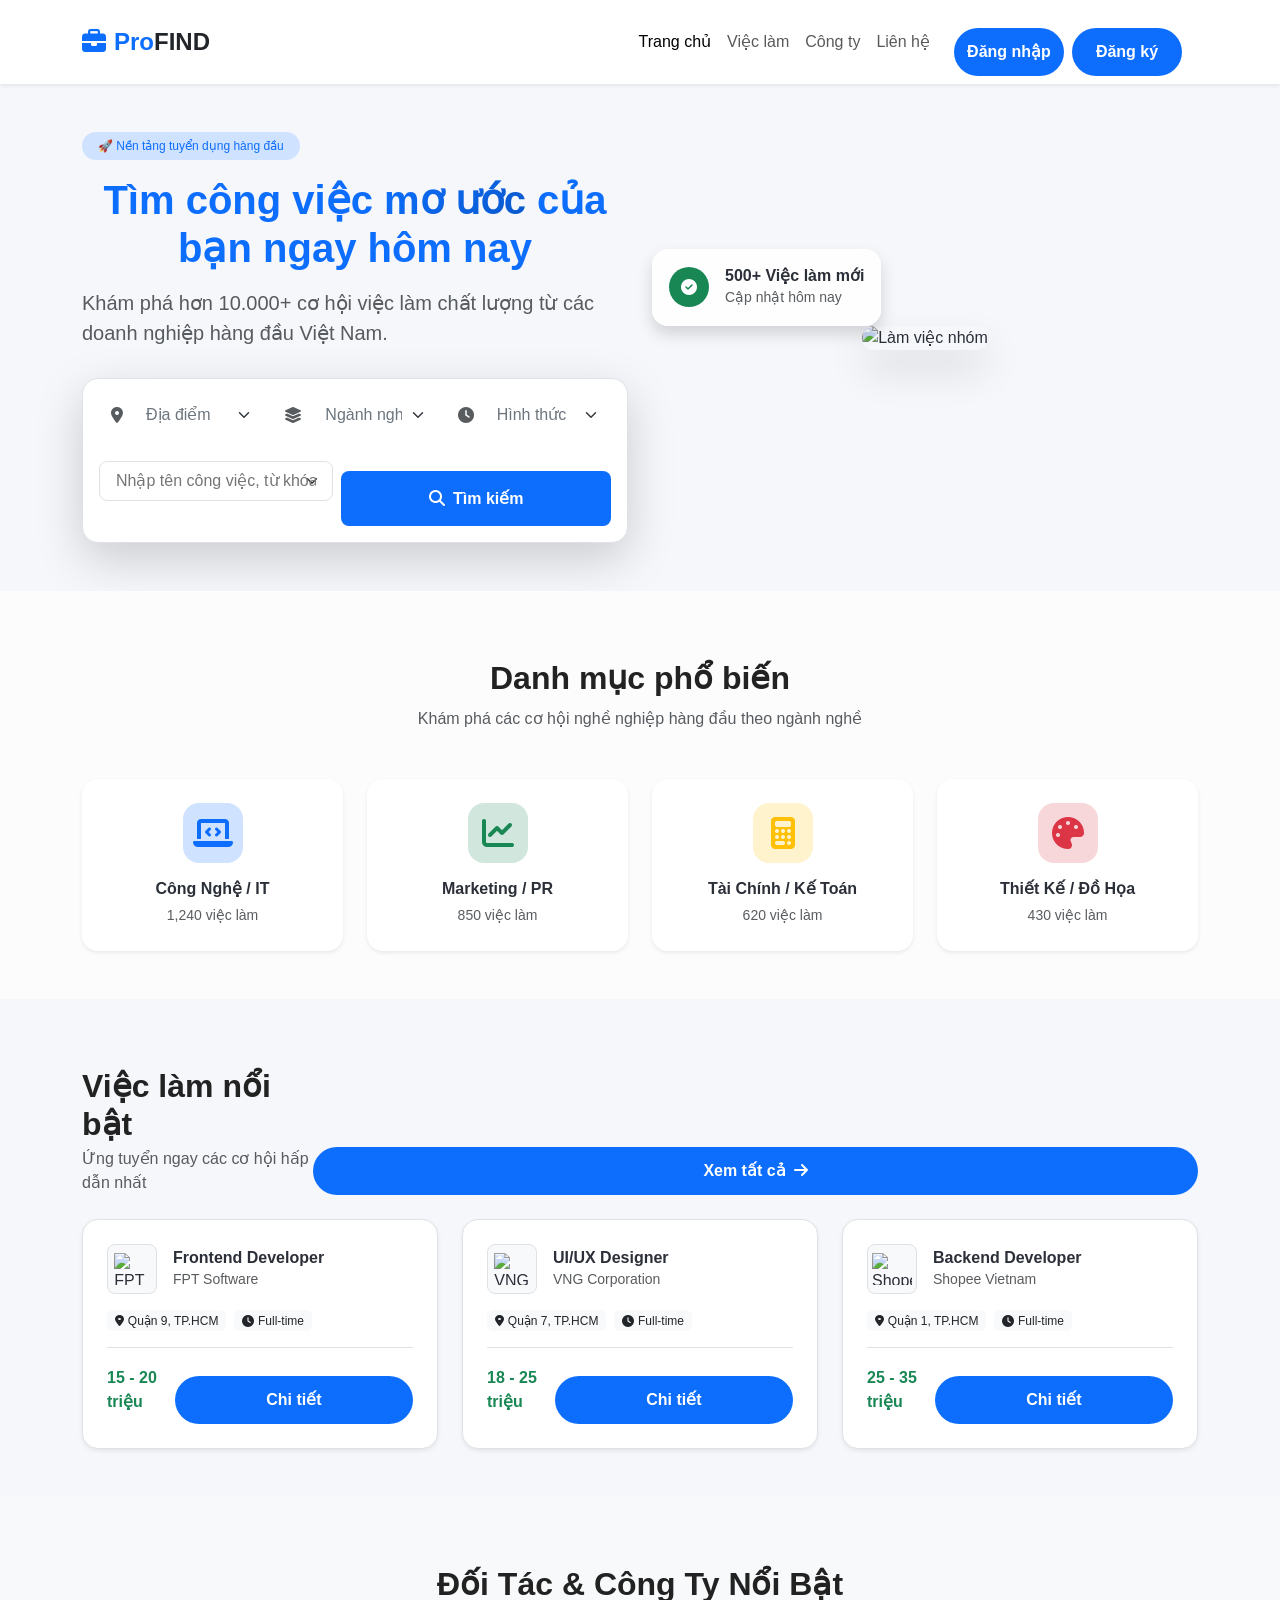
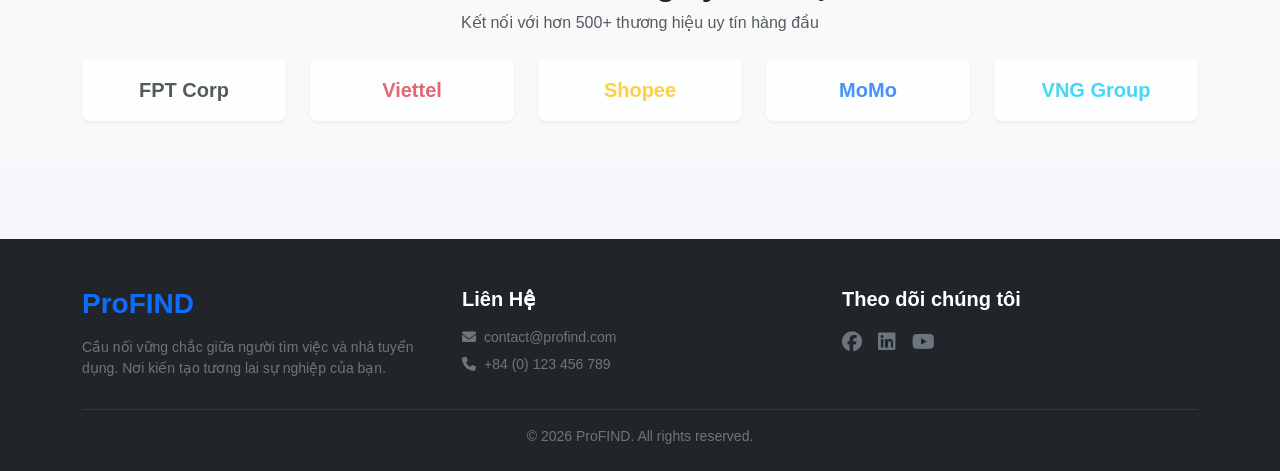
==== commit a116ee5a: "Update index.html" ====
--- a/ProFind/index.html
+++ b/ProFind/index.html
@@ -42,9 +42,17 @@
                     <li class="nav-item">
                         <a class="nav-link" href="contact.html">Liên hệ</a>
                     </li>
-                    <li class="nav-item ms-lg-3 mt-2 mt-lg-0">
-                        <a href="login.html" class="btn btn-outline-primary btn-sm px-3 rounded-pill me-2">Đăng nhập</a>
-                        <a href="register.html" class="btn btn-primary btn-sm px-3 rounded-pill">Đăng ký</a>
+                    <li class="nav-item ms-lg-3 mt-2 mt-lg-0 d-flex align-items-center">
+                        <a href="login.html" id="loginBtn" class="btn btn-outline-primary btn-sm rounded-pill me-2" style="width:110px;">
+                            Đăng nhập
+                        </a>
+                        <a href="register.html" id="registerBtn" class="btn btn-primary btn-sm rounded-pill me-2" style="width:110px;">
+                            Đăng ký
+                        </a>
+                        <span id="helloUser" class="me-2 fw-semibold"></span>
+                        <button id="logoutBtn" onclick="dangXuat()" class="btn btn-danger btn-sm px-3 rounded-pill" style="display:none;">
+                            Đăng xuất
+                        </button>
                     </li>
                 </ul>
             </div>
@@ -210,7 +218,7 @@
                 Xem tất cả <i class="fa-solid fa-arrow-right ms-1"></i>
             </a>
         </div>
-
+    
         <div class="row g-4">
             <!-- Job Card 1 -->
             <div class="col-lg-4 col-md-6" data-aos="fade-up" data-aos-delay="100">
@@ -225,16 +233,20 @@
                         </div>
                     </div>
                     <div class="d-flex gap-2 mb-3">
-                        <span class="badge bg-light text-dark fw-normal"><i class="fa-solid fa-location-dot me-1"></i>Quận 9, TP.HCM</span>
-                        <span class="badge bg-light text-dark fw-normal"><i class="fa-solid fa-clock me-1"></i>Full-time</span>
+                        <span class="badge bg-light text-dark fw-normal"><i class="fa-solid fa-location-dot me-1"></i>Quận
+                            9, TP.HCM</span>
+                        <span class="badge bg-light text-dark fw-normal"><i
+                                class="fa-solid fa-clock me-1"></i>Full-time</span>
                     </div>
                     <div class="d-flex justify-content-between align-items-center pt-2 border-top">
                         <span class="fw-bold text-success">15 - 20 triệu</span>
-                        <a href="detail.html?id=0" class="btn btn-primary btn-sm rounded-pill px-3">Chi tiết</a>
-                    </div>
-                </div>
-            </div>
-
+                        <a href="detail.html" onclick="luuCongViec(16)" class="btn btn-primary btn-sm rounded-pill px-3">
+                            Chi tiết
+                        </a>
+                    </div>
+                </div>
+            </div>
+    
             <!-- Job Card 2 -->
             <div class="col-lg-4 col-md-6" data-aos="fade-up" data-aos-delay="200">
                 <div class="job-card bg-white p-4 rounded-4 shadow-sm border hover-up position-relative h-100">
@@ -248,22 +260,27 @@
                         </div>
                     </div>
                     <div class="d-flex gap-2 mb-3">
-                        <span class="badge bg-light text-dark fw-normal"><i class="fa-solid fa-location-dot me-1"></i>Quận 7, TP.HCM</span>
-                        <span class="badge bg-light text-dark fw-normal"><i class="fa-solid fa-clock me-1"></i>Full-time</span>
+                        <span class="badge bg-light text-dark fw-normal"><i class="fa-solid fa-location-dot me-1"></i>Quận
+                            7, TP.HCM</span>
+                        <span class="badge bg-light text-dark fw-normal"><i
+                                class="fa-solid fa-clock me-1"></i>Full-time</span>
                     </div>
                     <div class="d-flex justify-content-between align-items-center pt-2 border-top">
                         <span class="fw-bold text-success">18 - 25 triệu</span>
-                        <a href="detail.html?id=1" class="btn btn-primary btn-sm rounded-pill px-3">Chi tiết</a>
-                    </div>
-                </div>
-            </div>
-
+                        <a href="detail.html" onclick="luuCongViec(20)" class="btn btn-primary btn-sm rounded-pill px-3">
+                            Chi tiết
+                        </a>
+                    </div>
+                </div>
+            </div>
+    
             <!-- Job Card 3 -->
             <div class="col-lg-4 col-md-6" data-aos="fade-up" data-aos-delay="300">
                 <div class="job-card bg-white p-4 rounded-4 shadow-sm border hover-up position-relative h-100">
                     <div class="d-flex align-items-center gap-3 mb-3">
                         <div class="company-logo rounded-3 bg-light p-2 border">
-                            <img src="https://upload.wikimedia.org/wikipedia/commons/fe/fe/Shopee.svg" alt="Shopee Logo" width="40">
+                            <img src="https://upload.wikimedia.org/wikipedia/commons/fe/fe/Shopee.svg" alt="Shopee Logo"
+                                width="40">
                         </div>
                         <div>
                             <h5 class="fw-bold mb-0 fs-6">Backend Developer</h5>
@@ -271,21 +288,26 @@
                         </div>
                     </div>
                     <div class="d-flex gap-2 mb-3">
-                        <span class="badge bg-light text-dark fw-normal"><i class="fa-solid fa-location-dot me-1"></i>Quận 1, TP.HCM</span>
-                        <span class="badge bg-light text-dark fw-normal"><i class="fa-solid fa-clock me-1"></i>Full-time</span>
+                        <span class="badge bg-light text-dark fw-normal"><i class="fa-solid fa-location-dot me-1"></i>Quận
+                            1, TP.HCM</span>
+                        <span class="badge bg-light text-dark fw-normal"><i
+                                class="fa-solid fa-clock me-1"></i>Full-time</span>
                     </div>
                     <div class="d-flex justify-content-between align-items-center pt-2 border-top">
                         <span class="fw-bold text-success">25 - 35 triệu</span>
-                        <a href="detail.html?id=2" class="btn btn-primary btn-sm rounded-pill px-3">Chi tiết</a>
-                    </div>
-                </div>
-            </div>
-        </div>
-
+                        <a href="detail.html" onclick="luuCongViec(17)" class="btn btn-primary btn-sm rounded-pill px-3">
+                            Chi tiết
+                        </a>
+                    </div>
+                </div>
+            </div>
+        </div>
+    
         <div class="text-center mt-4 d-md-none">
             <a href="jobs.html" class="btn btn-primary rounded-pill px-4">Xem tất cả việc làm</a>
         </div>
     </section>
+
 
     <!-- Công ty nổi bật -->
     <section class="bg-light py-5">
--- a/ProFind/asset/css.css
+++ b/ProFind/asset/css.css
@@ -43,7 +43,7 @@
     margin: 10px 0 25px;
 }
 
-search-btn {
+.search-btn {
     width: 120px;
     height: 45px;
     background: #ffc107;
@@ -1346,3 +1346,263 @@
 .col-md-3 {
     animation: fadeUp .8s ease;
 }
+/* Custom Global Styles */
+body {
+    font-family: 'Segoe UI', system-ui, -apple-system, sans-serif;
+    color: #2b2f38;
+}
+
+/* Color Gradient Text */
+.text-gradient {
+    background: linear-gradient(135deg, #0d6efd 0%, #0a58ca 100%);
+    -webkit-background-clip: text;
+    -webkit-text-fill-color: transparent;
+}
+
+/* Navigation */
+.custom-navbar {
+    transition: all 0.3s ease;
+}
+
+.brand-logo {
+    font-size: 1.5rem;
+}
+
+/* Hero Section Animation */
+.floating-animation {
+    animation: float 4s ease-in-out infinite;
+}
+
+@keyframes float {
+    0% { transform: translateY(0px); }
+    50% { transform: translateY(-12px); }
+    100% { transform: translateY(0px); }
+}
+
+.hero-img {
+    box-shadow: 0 20px 40px rgba(0, 0, 0, 0.12);
+}
+
+.glass-card {
+    background: rgba(255, 255, 255, 0.85);
+    backdrop-filter: blur(10px);
+    border: 1px solid rgba(255, 255, 255, 0.3);
+}
+
+.icon-circle {
+    width: 40px;
+    height: 40px;
+    border-radius: 50%;
+    display: flex;
+    align-items: center;
+    justify-content: center;
+}
+
+/* Search Box */
+.search-box {
+    border: 1px solid #e9ecef;
+}
+
+.search-box .form-select:focus,
+.search-box input:focus {
+    box-shadow: none;
+}
+
+/* Category Cards */
+.icon-box {
+    width: 60px;
+    height: 60px;
+    border-radius: 16px;
+    display: flex;
+    align-items: center;
+    justify-content: center;
+}
+
+.hover-up {
+    transition: transform 0.3s cubic-bezier(0.175, 0.885, 0.32, 1.275), box-shadow 0.3s ease;
+}
+
+.hover-up:hover {
+    transform: translateY(-6px);
+    box-shadow: 0 12px 24px rgba(0, 0, 0, 0.08) !important;
+}
+
+/* Job Cards */
+.company-logo {
+    width: 50px;
+    height: 50px;
+    display: flex;
+    align-items: center;
+    justify-content: center;
+}
+
+.company-logo img {
+    max-height: 100%;
+    object-fit: contain;
+}
+
+/* Company Section */
+.company-item {
+    transition: all 0.3s ease;
+    text-decoration: none;
+}
+
+.company-item:hover {
+    transform: translateY(-3px);
+    box-shadow: 0 8px 16px rgba(0, 0, 0, 0.1) !important;
+}
+
+/* ==========================
+   LOGIN & REGISTER
+========================== */
+
+.auth-page {
+    min-height: 100vh;
+    display: flex;
+    justify-content: center;
+    align-items: center;
+    background: linear-gradient(135deg, #0d6efd, #5ba7ff);
+    padding: 40px 20px;
+}
+
+.auth-box {
+    width: 500px;
+    max-width: 100%;
+    background: #fff;
+    border-radius: 25px;
+    padding: 40px;
+    box-shadow: 0 20px 50px rgba(0, 0, 0, .2);
+    animation: fadeUp .6s ease;
+}
+
+.auth-title {
+    text-align: center;
+    color: #0d6efd;
+    font-size: 32px;
+    font-weight: bold;
+    margin-bottom: 10px;
+}
+
+.auth-subtitle {
+    text-align: center;
+    color: #777;
+    margin-bottom: 30px;
+}
+
+.auth-group {
+    margin-bottom: 18px;
+}
+
+.auth-group label {
+    font-weight: 600;
+    margin-bottom: 8px;
+    display: block;
+}
+
+.auth-group input {
+    width: 100%;
+    height: 48px;
+    border: 1px solid #d9d9d9;
+    border-radius: 12px;
+    padding: 0 15px;
+    transition: .3s;
+    font-size: 15px;
+}
+
+.auth-group input:focus {
+    outline: none;
+    border-color: #0d6efd;
+    box-shadow: 0 0 10px rgba(13, 110, 253, .2);
+}
+
+.auth-btn {
+    width: 100%;
+    height: 50px;
+    border: none;
+    border-radius: 12px;
+    background: linear-gradient(135deg, #0d6efd, #0052cc);
+    color: white;
+    font-size: 17px;
+    font-weight: bold;
+    transition: .3s;
+}
+
+.auth-btn:hover {
+    transform: translateY(-3px);
+    box-shadow: 0 10px 25px rgba(13, 110, 253, .35);
+}
+
+.auth-link {
+    text-align: center;
+    margin-top: 20px;
+}
+
+.auth-link a {
+    text-decoration: none;
+    color: #0d6efd;
+    font-weight: 600;
+}
+
+.auth-link a:hover {
+    text-decoration: underline;
+}
+
+/* Icon */
+
+.input-icon {
+    position: relative;
+}
+
+.input-icon i {
+    position: absolute;
+    left: 15px;
+    top: 50%;
+    transform: translateY(-50%);
+    color: #0d6efd;
+}
+
+.input-icon input {
+    padding-left: 45px;
+}
+
+/* ==========================
+   USER MENU
+========================== */
+
+.user-info {
+    display: flex;
+    align-items: center;
+    gap: 10px;
+}
+
+.user-avatar {
+    width: 42px;
+    height: 42px;
+    border-radius: 50%;
+    background: #0d6efd;
+    color: white;
+    display: flex;
+    justify-content: center;
+    align-items: center;
+    font-weight: bold;
+    font-size: 18px;
+}
+
+.logout-btn {
+    border: none;
+    background: #dc3545;
+    color: white;
+    padding: 8px 18px;
+    border-radius: 20px;
+    transition: .3s;
+}
+
+.logout-btn:hover {
+    background: #b02a37;
+}
+
+#loginBtn,
+#registerBtn {
+    width: 110px;
+    text-align: center;
+}
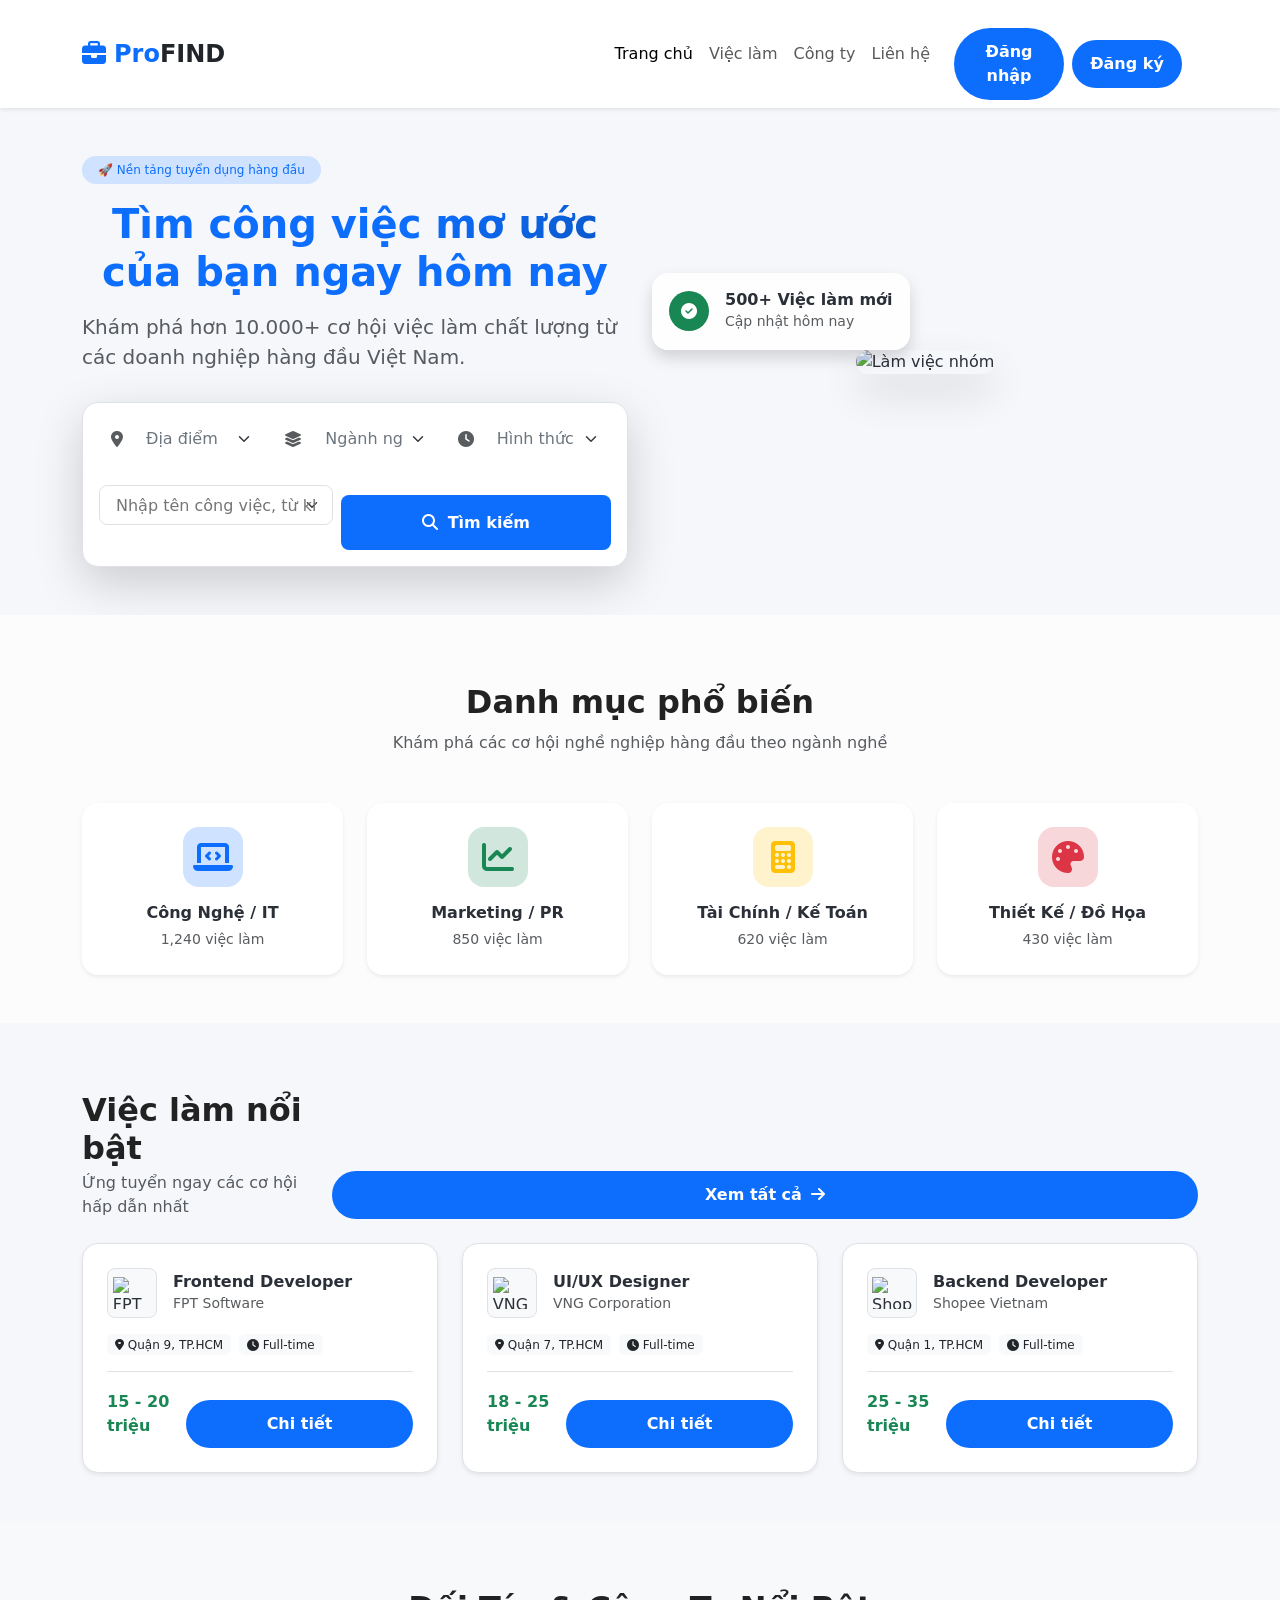
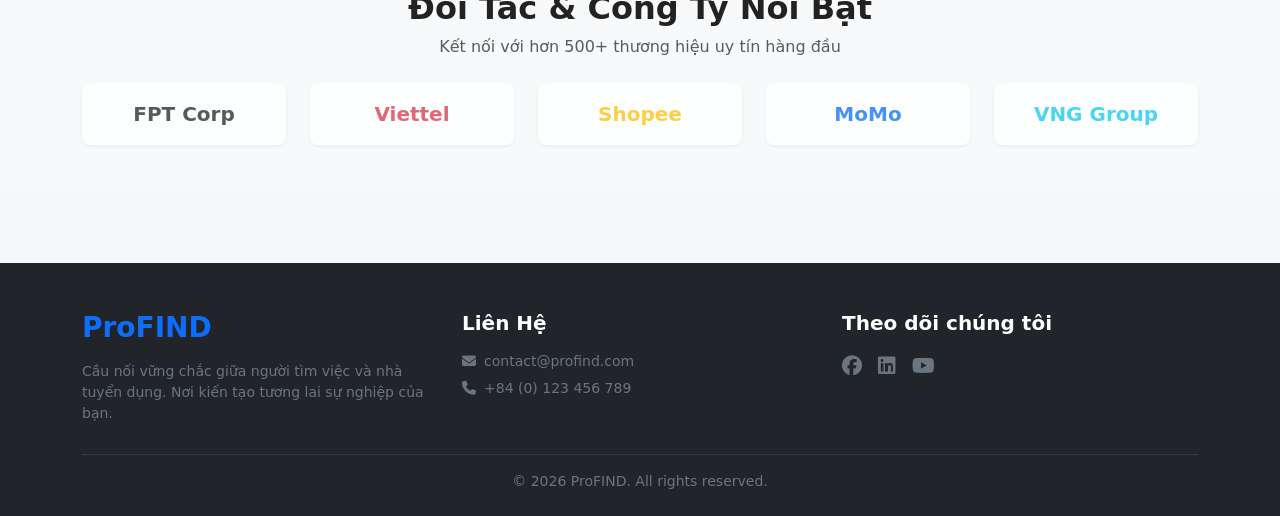
==== commit 4478deaa: "a" ====
--- a/ProFind/index.html
+++ b/ProFind/index.html
@@ -43,14 +43,17 @@
                         <a class="nav-link" href="contact.html">Liên hệ</a>
                     </li>
                     <li class="nav-item ms-lg-3 mt-2 mt-lg-0 d-flex align-items-center">
-                        <a href="login.html" id="loginBtn" class="btn btn-outline-primary btn-sm rounded-pill me-2" style="width:110px;">
+                        <a href="login.html" id="loginBtn" class="btn btn-outline-primary btn-sm rounded-pill me-2"
+                            style="width:110px;">
                             Đăng nhập
                         </a>
-                        <a href="register.html" id="registerBtn" class="btn btn-primary btn-sm rounded-pill me-2" style="width:110px;">
+                        <a href="register.html" id="registerBtn" class="btn btn-primary btn-sm rounded-pill me-2"
+                            style="width:110px;">
                             Đăng ký
                         </a>
                         <span id="helloUser" class="me-2 fw-semibold"></span>
-                        <button id="logoutBtn" onclick="dangXuat()" class="btn btn-danger btn-sm px-3 rounded-pill" style="display:none;">
+                        <button id="logoutBtn" onclick="dangXuat()" class="btn btn-danger btn-sm px-3 rounded-pill"
+                            style="display:none;">
                             Đăng xuất
                         </button>
                     </li>
@@ -80,32 +83,57 @@
                         <div class="row g-2">
                             <div class="col-12 col-md-4">
                                 <div class="input-group">
-                                    <span class="input-group-text bg-transparent border-0 text-muted"><i class="fa-solid fa-location-dot"></i></span>
+                                    <span class="input-group-text bg-transparent border-0 text-muted"><i
+                                            class="fa-solid fa-location-dot"></i></span>
                                     <select id="district" class="form-select border-0 bg-transparent text-secondary">
                                         <option value="">Địa điểm</option>
                                         <option>Quận 1</option>
                                         <option>Quận 3</option>
+                                        <option>Quận 4</option>
+                                        <option>Quận 5</option>
+                                        <option>Quận 6</option>
                                         <option>Quận 7</option>
+                                        <option>Quận 8</option>
+                                        <option>Quận 10</option>
+                                        <option>Quận 11</option>
+                                        <option>Quận 12</option>
                                         <option>Quận Bình Thạnh</option>
-                                        <option>TP. Thủ Đức</option>
+                                        <option>Quận Gò Vấp</option>
+                                        <option>Quận Phú Nhuận</option>
+                                        <option>Quận Tân Bình</option>
+                                        <option>Quận Tân Phú</option>
+                                        <option>Quận Bình Tân</option>
+                                        <option>Thủ Đức </option>
+                                        <option>Huyện Củ Chi</option>
+                                        <option>Huyện Hóc Môn</option>
+                                        <option>Huyện Nhà Bè</option>
+                                        <option>Huyện Bình Chánh</option>
+                                        <option>Huyện Cần Giờ</option>
                                     </select>
                                 </div>
                             </div>
                             <div class="col-12 col-md-4">
                                 <div class="input-group">
-                                    <span class="input-group-text bg-transparent border-0 text-muted"><i class="fa-solid fa-layer-group"></i></span>
+                                    <span class="input-group-text bg-transparent border-0 text-muted"><i
+                                            class="fa-solid fa-layer-group"></i></span>
                                     <select id="category" class="form-select border-0 bg-transparent text-secondary">
                                         <option value="">Ngành nghề</option>
-                                        <option value="Công nghệ">Công nghệ IT</option>
+                                        <option value="Phục Vụ">Phục Vụ</option>
+                                        <option value="Kế toán">Kế toán</option>
                                         <option value="Marketing">Marketing</option>
-                                        <option value="Kế toán">Kế toán</option>
+                                        <option value="Công nghệ">Công nghệ</option>
+                                        <option value="Pha chế">Pha chế</option>
+                                        <option value="Tạp Vụ">Tạp Vụ</option>
                                         <option value="Thiết kế">Thiết kế</option>
+                                        <option value="Chăm sóc khách hàng">Chăm sóc khách hàng</option>
+
                                     </select>
                                 </div>
                             </div>
                             <div class="col-12 col-md-4">
                                 <div class="input-group">
-                                    <span class="input-group-text bg-transparent border-0 text-muted"><i class="fa-solid fa-clock"></i></span>
+                                    <span class="input-group-text bg-transparent border-0 text-muted"><i
+                                            class="fa-solid fa-clock"></i></span>
                                     <select id="jobType" class="form-select border-0 bg-transparent text-secondary">
                                         <option value="">Hình thức</option>
                                         <option value="Toàn thời gian">Toàn thời gian</option>
@@ -117,8 +145,10 @@
                             </div>
                             <div class="col-12 mt-3">
                                 <div class="d-flex gap-2">
-                                    <input type="text" id="search" class="form-select border rounded-3 px-3" placeholder="Nhập tên công việc, từ khóa...">
-                                    <button id="searchBtn" class="btn btn-primary px-4 py-2 rounded-3 text-nowrap hover-scale">
+                                    <input type="text" id="search" class="form-select border rounded-3 px-3"
+                                        placeholder="Nhập tên công việc, từ khóa...">
+                                    <button id="searchBtn"
+                                        class="btn btn-primary px-4 py-2 rounded-3 text-nowrap hover-scale">
                                         <i class="fa-solid fa-magnifying-glass me-1"></i> Tìm kiếm
                                     </button>
                                 </div>
@@ -130,12 +160,15 @@
                 <!-- Hình ảnh bên phải với hiệu ứng Nổi (Floating) -->
                 <div class="col-lg-6 text-center" data-aos="fade-left" data-aos-duration="1000">
                     <div class="hero-image-wrapper position-relative">
-                        <img src="https://images.unsplash.com/photo-1522071820081-009f0129c71c?auto=format&fit=crop&w=800&q=80" 
-                             alt="Làm việc nhóm" class="img-fluid rounded-4 shadow-2xl hero-img floating-animation">
-                        
+                        <img src="https://images.unsplash.com/photo-1522071820081-009f0129c71c?auto=format&fit=crop&w=800&q=80"
+                            alt="Làm việc nhóm" class="img-fluid rounded-4 shadow-2xl hero-img floating-animation">
+
                         <!-- Card trang trí động -->
-                        <div class="stat-card glass-card p-3 rounded-4 shadow position-absolute bottom-0 start-0 mb-4 ms-n3 d-none d-sm-flex align-items-center gap-3">
+                        <div
+                            class="stat-card glass-card p-3 rounded-4 shadow position-absolute bottom-0 start-0 mb-4 ms-n3 d-none d-sm-flex align-items-center gap-3">
+                            <!-- icon trắng -->
                             <div class="icon-circle bg-success text-white">
+                                <!-- icon dấu tích xanh -->
                                 <i class="fa-solid fa-circle-check"></i>
                             </div>
                             <div class="text-start">
@@ -218,14 +251,14 @@
                 Xem tất cả <i class="fa-solid fa-arrow-right ms-1"></i>
             </a>
         </div>
-    
+
         <div class="row g-4">
             <!-- Job Card 1 -->
             <div class="col-lg-4 col-md-6" data-aos="fade-up" data-aos-delay="100">
                 <div class="job-card bg-white p-4 rounded-4 shadow-sm border hover-up position-relative h-100">
                     <div class="d-flex align-items-center gap-3 mb-3">
                         <div class="company-logo rounded-3 bg-light p-2 border">
-                            <img src="https://fpt.com.vn/Content/home/images/logo.png" alt="FPT Logo" width="40">
+                            <img src="https://thietbibepcongnghieptl.com.vn/wp-content/uploads/2018/10/Logo-FPT-Final.jpg" alt="FPT Logo" width="40">
                         </div>
                         <div>
                             <h5 class="fw-bold mb-0 fs-6">Frontend Developer</h5>
@@ -233,26 +266,28 @@
                         </div>
                     </div>
                     <div class="d-flex gap-2 mb-3">
-                        <span class="badge bg-light text-dark fw-normal"><i class="fa-solid fa-location-dot me-1"></i>Quận
+                        <span class="badge bg-light text-dark fw-normal"><i
+                                class="fa-solid fa-location-dot me-1"></i>Quận
                             9, TP.HCM</span>
                         <span class="badge bg-light text-dark fw-normal"><i
                                 class="fa-solid fa-clock me-1"></i>Full-time</span>
                     </div>
                     <div class="d-flex justify-content-between align-items-center pt-2 border-top">
                         <span class="fw-bold text-success">15 - 20 triệu</span>
-                        <a href="detail.html" onclick="luuCongViec(16)" class="btn btn-primary btn-sm rounded-pill px-3">
+                        <a href="detail.html" onclick="luuCongViec(16)"
+                            class="btn btn-primary btn-sm rounded-pill px-3">
                             Chi tiết
                         </a>
                     </div>
                 </div>
             </div>
-    
+
             <!-- Job Card 2 -->
             <div class="col-lg-4 col-md-6" data-aos="fade-up" data-aos-delay="200">
                 <div class="job-card bg-white p-4 rounded-4 shadow-sm border hover-up position-relative h-100">
                     <div class="d-flex align-items-center gap-3 mb-3">
                         <div class="company-logo rounded-3 bg-light p-2 border">
-                            <img src="https://vng.com.vn/images/vng-logo.png" alt="VNG Logo" width="40">
+                            <img src="https://static.ybox.vn/2024/7/1/1720419717381-phan428box9q-avatar.png" alt="VNG Logo" width="40">
                         </div>
                         <div>
                             <h5 class="fw-bold mb-0 fs-6">UI/UX Designer</h5>
@@ -260,26 +295,28 @@
                         </div>
                     </div>
                     <div class="d-flex gap-2 mb-3">
-                        <span class="badge bg-light text-dark fw-normal"><i class="fa-solid fa-location-dot me-1"></i>Quận
+                        <span class="badge bg-light text-dark fw-normal"><i
+                                class="fa-solid fa-location-dot me-1"></i>Quận
                             7, TP.HCM</span>
                         <span class="badge bg-light text-dark fw-normal"><i
                                 class="fa-solid fa-clock me-1"></i>Full-time</span>
                     </div>
                     <div class="d-flex justify-content-between align-items-center pt-2 border-top">
                         <span class="fw-bold text-success">18 - 25 triệu</span>
-                        <a href="detail.html" onclick="luuCongViec(20)" class="btn btn-primary btn-sm rounded-pill px-3">
+                        <a href="detail.html" onclick="luuCongViec(20)"
+                            class="btn btn-primary btn-sm rounded-pill px-3">
                             Chi tiết
                         </a>
                     </div>
                 </div>
             </div>
-    
+
             <!-- Job Card 3 -->
             <div class="col-lg-4 col-md-6" data-aos="fade-up" data-aos-delay="300">
                 <div class="job-card bg-white p-4 rounded-4 shadow-sm border hover-up position-relative h-100">
                     <div class="d-flex align-items-center gap-3 mb-3">
                         <div class="company-logo rounded-3 bg-light p-2 border">
-                            <img src="https://upload.wikimedia.org/wikipedia/commons/fe/fe/Shopee.svg" alt="Shopee Logo"
+                            <img src="https://encrypted-tbn0.gstatic.com/images?q=tbn:ANd9GcRrB4-g3LmMjrIi9TDp3ph83JMbM_n2wLcopHafNeKz-g&s=10" alt="Shopee Logo"
                                 width="40">
                         </div>
                         <div>
@@ -288,21 +325,23 @@
                         </div>
                     </div>
                     <div class="d-flex gap-2 mb-3">
-                        <span class="badge bg-light text-dark fw-normal"><i class="fa-solid fa-location-dot me-1"></i>Quận
+                        <span class="badge bg-light text-dark fw-normal"><i
+                                class="fa-solid fa-location-dot me-1"></i>Quận
                             1, TP.HCM</span>
                         <span class="badge bg-light text-dark fw-normal"><i
                                 class="fa-solid fa-clock me-1"></i>Full-time</span>
                     </div>
                     <div class="d-flex justify-content-between align-items-center pt-2 border-top">
                         <span class="fw-bold text-success">25 - 35 triệu</span>
-                        <a href="detail.html" onclick="luuCongViec(17)" class="btn btn-primary btn-sm rounded-pill px-3">
+                        <a href="detail.html" onclick="luuCongViec(17)"
+                            class="btn btn-primary btn-sm rounded-pill px-3">
                             Chi tiết
                         </a>
                     </div>
                 </div>
             </div>
         </div>
-    
+
         <div class="text-center mt-4 d-md-none">
             <a href="jobs.html" class="btn btn-primary rounded-pill px-4">Xem tất cả việc làm</a>
         </div>
@@ -315,29 +354,35 @@
             <h2 class="fw-bold mb-2">Đối Tác & Công Ty Nổi Bật</h2>
             <p class="text-muted mb-4">Kết nối với hơn 500+ thương hiệu uy tín hàng đầu</p>
 
-            <div class="row row-cols-2 row-cols-md-5 g-4 align-items-center justify-content-center opacity-75 grayscale-filter">
+            <div
+                class="row row-cols-2 row-cols-md-5 g-4 align-items-center justify-content-center opacity-75 grayscale-filter">
                 <div class="col">
-                    <a href="https://fpt.com.vn/" target="_blank" class="company-item p-3 d-block rounded-3 bg-white shadow-sm">
+                    <a href="https://fpt.com.vn/" target="_blank"
+                        class="company-item p-3 d-block rounded-3 bg-white shadow-sm">
                         <span class="fw-bold text-dark fs-5">FPT Corp</span>
                     </a>
                 </div>
                 <div class="col">
-                    <a href="https://viettel.com.vn/" target="_blank" class="company-item p-3 d-block rounded-3 bg-white shadow-sm">
+                    <a href="https://viettel.com.vn/" target="_blank"
+                        class="company-item p-3 d-block rounded-3 bg-white shadow-sm">
                         <span class="fw-bold text-danger fs-5">Viettel</span>
                     </a>
                 </div>
                 <div class="col">
-                    <a href="https://careers.shopee.vn/" target="_blank" class="company-item p-3 d-block rounded-3 bg-white shadow-sm">
+                    <a href="https://careers.shopee.vn/" target="_blank"
+                        class="company-item p-3 d-block rounded-3 bg-white shadow-sm">
                         <span class="fw-bold text-warning fs-5">Shopee</span>
                     </a>
                 </div>
                 <div class="col">
-                    <a href="https://momo.vn/" target="_blank" class="company-item p-3 d-block rounded-3 bg-white shadow-sm">
+                    <a href="https://momo.vn/" target="_blank"
+                        class="company-item p-3 d-block rounded-3 bg-white shadow-sm">
                         <span class="fw-bold text-primary fs-5">MoMo</span>
                     </a>
                 </div>
                 <div class="col">
-                    <a href="https://vng.com.vn/" target="_blank" class="company-item p-3 d-block rounded-3 bg-white shadow-sm">
+                    <a href="https://vng.com.vn/" target="_blank"
+                        class="company-item p-3 d-block rounded-3 bg-white shadow-sm">
                         <span class="fw-bold text-info fs-5">VNG Group</span>
                     </a>
                 </div>
@@ -351,17 +396,19 @@
             <div class="row g-4">
                 <div class="col-lg-4">
                     <h3 class="fw-bold text-primary mb-3">ProFIND</h3>
-                    <p class="text-secondary small">Cầu nối vững chắc giữa người tìm việc và nhà tuyển dụng. Nơi kiến tạo tương lai sự nghiệp của bạn.</p>
+                    <p class="text-secondary small">Cầu nối vững chắc giữa người tìm việc và nhà tuyển dụng. Nơi kiến
+                        tạo tương lai sự nghiệp của bạn.</p>
                 </div>
                 <div class="col-lg-4">
                     <h5 class="fw-bold mb-3">Liên Hệ</h5>
-                    <p class="text-secondary small mb-1"><i class="fa-solid fa-envelope me-2"></i>contact@profind.com</p>
+                    <p class="text-secondary small mb-1"><i class="fa-solid fa-envelope me-2"></i>contact@profind.com
+                    </p>
                     <p class="text-secondary small"><i class="fa-solid fa-phone me-2"></i>+84 (0) 123 456 789</p>
                 </div>
                 <div class="col-lg-4">
                     <h5 class="fw-bold mb-3">Theo dõi chúng tôi</h5>
                     <div class="d-flex gap-3 fs-5">
-                        <a href="#" class="text-secondary"><i class="fa-brands fa-facebook"></i></a>
+                        <a href="https://www.facebook.com/share/1D1qpq7JhZ/?mibextid=wwXIfr" class="text-secondary"><i class="fa-brands fa-facebook"></i></a>
                         <a href="#" class="text-secondary"><i class="fa-brands fa-linkedin"></i></a>
                         <a href="#" class="text-secondary"><i class="fa-brands fa-youtube"></i></a>
                     </div>
--- a/ProFind/asset/css.css
+++ b/ProFind/asset/css.css
@@ -1,9 +1,19 @@
-body {
-    font-family: Arial, Helvetica, sans-serif;
+/* GLOBAL & RESET STYLES */
+* {
+    margin: 0;
+    padding: 0;
+    box-sizing: border-box;
 }
 
 html {
     scroll-behavior: smooth;
+}
+
+body {
+    font-family: 'Segoe UI', system-ui, -apple-system, Arial, Helvetica, sans-serif;
+    background: #f5f7fb;
+    color: #2b2f38;
+    padding: 0;
 }
 
 #trang-chu,
@@ -12,25 +22,44 @@
     scroll-margin-top: 80px;
 }
 
-* {
-    margin: 0;
-    padding: 0;
+/* Base Headings */
+h1 {
+    text-align: center;
+    color: #0d6efd;
+    margin-bottom: 30px;
+}
+
+h2 {
+    color: #0d6efd;
+    margin: 20px 0 10px;
+}
+
+section h2 {
+    font-weight: 700;
+    color: #222;
+}
+
+/* Base Inputs & Buttons */
+button {
+    background: #11fd0d;
+    color: white;
+    padding: 10px;
+    border: none;
+    border-radius: 6px;
+    cursor: pointer;
+}
+
+button:hover {
+    background: #0d6efd;
+}
+
+select {
+    width: 150px;
+    height: 40px;
+    padding: 10px 15px;
+    border-radius: 8px;
+    font-size: 12px;
     box-sizing: border-box;
-}
-
-.image {
-    width: 550px;
-    height: 400px;
-
-    border-radius: 30px;
-    overflow: hidden;
-
-    box-shadow: 0 10px 30px rgba(0, 0, 0, .15);
-}
-
-.image img {
-    object-fit: cover;
-    transform: scale(1.05);
 }
 
 #search {
@@ -56,25 +85,116 @@
     background: #e0a800;
 }
 
-select {
-    width: 150px;
-    height: 45px;
-    padding: 0 15px;
-    border-radius: 10px;
+.text-gradient {
+    background: linear-gradient(135deg, #0d6efd 0%, #0a58ca 100%);
+    -webkit-background-clip: text;
+    -webkit-text-fill-color: transparent;
+}
+
+.error {
+    color: red;
     font-size: 13px;
-    box-sizing: border-box;
+    display: block;
+    margin-top: 5px;
+}
+
+.note {
+    color: red;
+    font-weight: bold;
+    font-style: italic;
+}
+
+.note-text {
+    margin-top: 10px;
+    font-style: italic;
+    font-size: 15px;
+}
+
+
+/* HEADER, HERO & NAVIGATION */
+.custom-navbar {
+    transition: all 0.3s ease;
+}
+
+.brand-logo {
+    font-size: 1.5rem;
 }
 
 .hero {
+    position: relative;
     background: #0d6efd;
     color: white;
     padding: 80px 0;
 }
 
+.hero::before {
+    content: "";
+    position: absolute;
+    width: 320px;
+    height: 320px;
+    border-radius: 50%;
+    background: rgba(255, 255, 255, .08);
+    top: -120px;
+    left: -100px;
+}
+
+.hero::after {
+    content: "";
+    position: absolute;
+    width: 420px;
+    height: 420px;
+    border-radius: 50%;
+    background: rgba(255, 255, 255, .08);
+    right: -150px;
+    bottom: -180px;
+}
+
 .hero h1 {
-    font-size: 50px;
-    font-weight: bold;
+    font-size: 52px;
+    font-weight: 700;
     color: white;
+}
+
+.hero p {
+    font-size: 20px;
+    opacity: .95;
+}
+
+.hero-img {
+    box-shadow: 0 20px 40px rgba(0, 0, 0, 0.12);
+}
+
+.floating-animation {
+    animation: float 4s ease-in-out infinite;
+}
+
+@keyframes float {
+    0% {
+        transform: translateY(0px);
+    }
+
+    50% {
+        transform: translateY(-12px);
+    }
+
+    100% {
+        transform: translateY(0px);
+    }
+}
+
+.glass-card {
+    background: rgba(255, 255, 255, 0.85);
+    backdrop-filter: blur(10px);
+    border: 1px solid rgba(255, 255, 255, 0.3);
+}
+
+.icon-circle {
+    width: 40px;
+    height: 40px;
+    border-radius: 50%;
+    display: flex;
+    align-items: center;
+    justify-content: center;
 }
 
 .search-box {
@@ -82,18 +202,53 @@
     gap: 10px;
     margin-top: 30px;
     flex-wrap: wrap;
+    border: 1px solid #e9ecef;
+}
+
+.search-box .form-select:focus,
+.search-box input:focus {
+    box-shadow: none;
+}
+
+
+/* COMPONENTS & CARDS */
+.image {
+    width: 550px;
+    height: 400px;
+    border-radius: 30px;
+    overflow: hidden;
+    box-shadow: 0 10px 30px rgba(0, 0, 0, .15);
+}
+
+.image img {
+    object-fit: cover;
+    transform: scale(1.05);
 }
 
 .category {
-    background: white;
-    border-radius: 15px;
-    padding: 30px;
-    box-shadow: 0 0 15px rgba(0, 0, 0, .1);
-    transition: .3s;
+    background: #fff;
+    border-radius: 18px;
+    padding: 35px 25px;
+    box-shadow: 0 10px 25px rgba(0, 0, 0, .08);
+    transition: .35s;
+    height: 100%;
 }
 
 .category:hover {
-    transform: translateY(-8px);
+    transform: translateY(-12px);
+    box-shadow: 0 18px 40px rgba(37, 99, 235, .25);
+}
+
+.category h5 {
+    margin-top: 18px;
+    margin-bottom: 15px;
+    color: #2563eb;
+    font-weight: 700;
+}
+
+.category p {
+    color: #666;
+    line-height: 1.7;
 }
 
 .card {
@@ -104,74 +259,271 @@
     transform: translateY(-10px);
 }
 
-#search {
-    width: 300px;
-    height: 40px;
-    padding: 10px;
+.icon-box {
+    width: 60px;
+    height: 60px;
+    border-radius: 16px;
+    display: flex;
+    align-items: center;
+    justify-content: center;
+}
+
+.hover-up {
+    transition: transform 0.3s cubic-bezier(0.175, 0.885, 0.32, 1.275), box-shadow 0.3s ease;
+}
+
+.hover-up:hover {
+    transform: translateY(-6px);
+    box-shadow: 0 12px 24px rgba(0, 0, 0, 0.08) !important;
+}
+
+/* Company / Job Specific */
+.company-logo {
+    width: 50px;
+    height: 50px;
+    display: flex;
+    align-items: center;
+    justify-content: center;
+}
+
+.company-logo img {
+    max-height: 100%;
+    object-fit: contain;
+}
+
+.company-item {
+    transition: all 0.3s ease;
+    text-decoration: none;
+}
+
+.company-item:hover {
+    transform: translateY(-3px);
+    box-shadow: 0 8px 16px rgba(0, 0, 0, 0.1) !important;
+}
+
+
+/* TRANG CHI TIẾT CÔNG VIỆC */
+.detail-container {
+    width: 1100px;
+    max-width: 95%;
+    margin: 30px auto;
+    padding: 45px 55px;
+    background: #ffffff;
+    border-radius: 24px;
+    box-shadow: 0 12px 40px rgba(0, 0, 0, 0.08);
+}
+
+.detail-container>h1 {
+    text-align: left;
+    color: #1f2937;
+    font-size: 38px;
+    font-weight: bold;
+    margin-bottom: 15px;
+}
+
+.company-name {
+    font-size: 18px;
+    color: #555;
+    margin-bottom: 30px;
+}
+
+.company-name i {
+    color: #0d6efd;
+    margin-right: 8px;
+}
+
+.job-sticker {
+    display: grid;
+    grid-template-columns: repeat(4, 1fr);
+    gap: 15px;
+    margin-bottom: 35px;
+}
+
+.job-sticker>span {
+    min-height: 75px;
+    display: flex;
+    align-items: center;
+    gap: 12px;
+    padding: 16px;
+    background: #f5f8ff;
+    border: 1px solid #e4ebff;
+    border-radius: 14px;
+    color: #374151;
+    font-size: 14px;
+}
+
+.job-sticker i {
+    min-width: 22px;
+    color: #0d6efd;
+    font-size: 20px;
+}
+
+.detail-box {
+    margin-top: 25px;
+    padding: 28px;
+    background: #ffffff;
+    border-radius: 18px;
+    border: 1px solid #e5e7eb;
+    box-shadow: 0 6px 18px rgba(0, 0, 0, .06);
+}
+
+.section-title {
+    display: flex;
+    align-items: center;
+    gap: 14px;
+    border-bottom: 2px solid #edf0f5;
+    padding-bottom: 16px;
+    margin-bottom: 20px;
+}
+
+.section-title i {
+    width: 45px;
+    height: 45px;
+    display: flex;
+    align-items: center;
+    justify-content: center;
+    background: #eaf2ff;
+    color: #0d6efd;
+    border-radius: 50%;
+    font-size: 20px;
+}
+
+.section-title h3 {
+    margin: 0;
+    color: #212529;
+    font-size: 23px;
+}
+
+.description-content,
+.requirement-content {
+    padding: 5px 10px;
+}
+
+.description-content p,
+.requirement-content p {
+    color: #4b5563;
     font-size: 16px;
-    border-radius: 8px;
-    border: 1px solid #0138de;
-    margin-top: 10px;
+    line-height: 1.9;
+    margin: 0;
+}
+
+.requirement-box {
+    background: #fcfdff;
+    border-left: 5px solid #198754;
+}
+
+.requirement-box .section-title i {
+    background: #eaf8f0;
+    color: #198754;
+}
+
+.requirement-box .requirement-content {
+    border-left: none;
+    padding-left: 0;
+}
+
+.detail-container>.btn {
+    display: block;
+    width: 280px;
+    margin: 40px auto 10px;
+    padding: 15px;
+    border-radius: 14px;
+    background: linear-gradient(135deg, #0d6efd, #0052a3);
+    color: white;
+    font-size: 17px;
+    font-weight: bold;
+    box-shadow: 0 8px 20px rgba(13, 110, 253, .25);
+    transition: .3s;
+}
+
+.detail-container>.btn:hover {
+    background: linear-gradient(135deg, #0052a3, #003d7a);
+    transform: translateY(-3px);
+    box-shadow: 0 12px 25px rgba(13, 110, 253, .35);
+}
+
+
+/* TRANG LIÊN HỆ */
+.contact-page {
+    min-height: 100vh;
+    padding: 70px 20px;
+    background: linear-gradient(135deg, #eef5ff, #f8fbff);
+}
+
+.contact-wrapper {
+    max-width: 1100px;
+    margin: auto;
+    display: grid;
+    grid-template-columns: 0.9fr 1.1fr;
+    background: white;
+    border-radius: 25px;
+    overflow: hidden;
+    box-shadow: 0 20px 50px rgba(0, 0, 0, .12);
+}
+
+/* Contact Info (Bên trái) */
+.contact-info {
+    padding: 55px 45px;
+    background: linear-gradient(135deg, #0d6efd, #084298);
+    color: white;
+}
+
+.contact-logo {
+    width: 70px;
+    height: 70px;
+    display: flex;
+    align-items: center;
+    justify-content: center;
+    background: rgba(255, 255, 255, .2);
+    border-radius: 20px;
+    font-size: 32px;
     margin-bottom: 25px;
 }
 
-select {
-    height: 40px;
-    padding: 10px;
-    border-radius: 8px;
-    font-size: 12px;
-}
-
-button {
-    background: #11fd0d;
+.contact-info h1 {
     color: white;
-    padding: 10px;
-    border: none;
-    border-radius: 6px;
-    cursor: pointer;
-}
-
-button:hover {
-    background: #0d6efd;
-}
-
-footer {
-    background: #212529;
-    color: white;
-    padding: 40px;
-}
-
-/* Reset */
-
-* {
+    text-align: left;
+    font-size: 38px;
+    margin-bottom: 20px;
+}
+
+.contact-description {
+    color: #e5edff;
+    line-height: 1.8;
+    margin-bottom: 40px;
+}
+
+.contact-item {
+    display: flex;
+    align-items: center;
+    gap: 15px;
+    margin-bottom: 28px;
+}
+
+.contact-icon {
+    width: 48px;
+    height: 48px;
+    flex-shrink: 0;
+    display: flex;
+    align-items: center;
+    justify-content: center;
+    background: rgba(255, 255, 255, .2);
+    border-radius: 14px;
+    font-size: 19px;
+}
+
+.contact-item h4 {
+    margin: 0 0 5px;
+    font-size: 16px;
+}
+
+.contact-item p {
     margin: 0;
-    padding: 0;
-    box-sizing: border-box;
-    font-family: Arial, sans-serif;
-}
-
-
-body {
-    background: #f5f7fb;
-    color: #333;
-    padding: 0;
-}
-
-
-/* TiĂªu Ä‘á» */
-h1 {
-    text-align: center;
-    color: #0d6efd;
-    margin-bottom: 30px;
-}
-
-
-h2 {
-    color: #0d6efd;
-    margin: 20px 0 10px;
-}
-
-/* form liĂªn há»‡*/
+    color: #dce8ff;
+    font-size: 14px;
+}
+
+/* Form Contact */
 .form-contact {
     width: 600px;
     max-width: 100%;
@@ -182,6 +534,15 @@
     box-shadow: 0 0 20px rgba(0, 0, 0, .2);
 }
 
+.contact-wrapper .form-contact {
+    width: 100%;
+    max-width: none;
+    margin: 0;
+    padding: 55px 50px;
+    border-radius: 0;
+    box-shadow: none;
+}
+
 .form-title {
     text-align: center;
     color: #0d6efd;
@@ -191,6 +552,17 @@
     margin-bottom: 10px;
 }
 
+.contact-wrapper .form-title {
+    font-size: 32px;
+    margin-bottom: 10px;
+}
+
+.form-subtitle {
+    text-align: center;
+    color: #777;
+    margin-bottom: 35px;
+}
+
 .form-email {
     text-align: center;
     font-size: 16px;
@@ -203,49 +575,41 @@
     margin-top: 8px;
 }
 
+.contact-wrapper .form-group {
+    margin-bottom: 20px;
+}
+
 .form-group label {
     display: block;
     font-weight: bold;
     margin-bottom: 8px;
+    color: #333;
+}
+
+.contact-wrapper .form-group label i {
+    color: #0d6efd;
+    margin-right: 6px;
 }
 
 .form-control {
     width: 100%;
-    height: 45px;
+    height: 48px;
     padding: 10px 15px;
-    border: 1px solid #ccc;
-    border-radius: 12px;
+    border: 1px solid #dfe3e8;
+    border-radius: 10px;
     font-size: 15px;
+    transition: .3s;
 }
 
 textarea.form-control {
-    height: 120px;
+    height: 130px;
     resize: vertical;
 }
 
 .form-control:focus {
     outline: none;
-    border: 2px solid #0d6efd;
-    box-shadow: 0 0 8px rgba(13, 110, 253, .3);
-}
-
-.note {
-    color: red;
-    font-weight: bold;
-    font-style: italic;
-}
-
-.note-text {
-    margin-top: 10px;
-    font-style: italic;
-    font-size: 15px;
-}
-
-.error {
-    color: red;
-    font-size: 13px;
-    display: block;
-    margin-top: 5px;
+    border-color: #0d6efd;
+    box-shadow: 0 0 0 4px rgba(13, 110, 253, .1);
 }
 
 .btn {
@@ -266,6 +630,21 @@
     background: #0052a3;
 }
 
+.contact-wrapper .btn {
+    height: 50px;
+    margin-top: 15px;
+    border-radius: 10px;
+    background: linear-gradient(135deg, #0d6efd, #084298);
+}
+
+.contact-wrapper .btn:hover {
+    transform: translateY(-3px);
+    box-shadow: 0 8px 20px rgba(13, 110, 253, .3);
+}
+
+
+/* POPUPS & MODALS */
+.popup,
 .popup-contact {
     display: none;
     position: fixed;
@@ -275,6 +654,12 @@
     align-items: center;
     overflow-y: auto;
     padding: 20px;
+}
+
+#applyPopup {
+    overflow-y: auto;
+    align-items: flex-start;
+    padding: 30px 20px;
 }
 
 .popup-content {
@@ -293,20 +678,14 @@
 
 .popup-content p {
     color: #555;
-    margin-top: 10px;
-    line-height: 2;
+    line-height: 24px;
+    margin-bottom: 10px;
 }
 
 .popup-content i {
     color: #0d6efd;
     margin-bottom: 10px;
     line-height: 5px;
-}
-
-.popup-content p {
-    color: #555;
-    line-height: 24px;
-    margin-bottom: 10px;
 }
 
 .popup-content button {
@@ -323,7 +702,7 @@
     background: #0052a3;
 }
 
-/* form á»©ng tuyá»ƒn */
+/* Form Ứng tuyển */
 .form-apply {
     width: 600px;
     background: #fff;
@@ -334,29 +713,10 @@
     margin: auto;
 }
 
-.popup {
-    display: none;
-    position: fixed;
-    inset: 0;
-    background: rgba(0, 0, 0, .5);
-    justify-content: center;
-    align-items: center;
-    overflow-y: auto;
-    padding: 20px;
-}
-
-#applyPopup {
-    overflow-y: auto;
-    align-items: flex-start;
-    padding: 30px 20px;
-}
-
 .popup-form {
     width: 650px;
     max-width: 90%;
-    margin: auto;
-    margin-top: 30px;
-    margin-bottom: 30px;
+    margin: 30px auto;
     background: #fff;
     border-radius: 20px;
     padding: 30px;
@@ -420,761 +780,8 @@
     color: red;
 }
 
-/* @media(max-width:768px) {
-    .popup-form,
-    .success-content,
-    .form-container {
-        width: 95%;
-        padding: 20px;
-    }
-    .form-title {
-        font-size: 24px;
-    }
-} */
-/* =========================
-   GIAO DIá»†N MĂ” Táº¢ CHI TIáº¾T
-========================= */
-
-.detail-box {
-    margin-top: 25px;
-    padding: 25px;
-    background: #ffffff;
-    border-radius: 15px;
-    border: 1px solid #e5e7eb;
-    box-shadow: 0 5px 15px rgba(0, 0, 0, .06);
-}
-
-/* TiĂªu Ä‘á» tá»«ng pháº§n */
-
-.section-title {
-    display: flex;
-    align-items: center;
-    gap: 12px;
-    border-bottom: 2px solid #e9ecef;
-    padding-bottom: 15px;
-    margin-bottom: 20px;
-}
-
-.section-title i {
-    width: 42px;
-    height: 42px;
-    display: flex;
-    align-items: center;
-    justify-content: center;
-    background: #eaf2ff;
-    color: #0d6efd;
-    border-radius: 50%;
-    font-size: 20px;
-}
-
-.section-title h3 {
-    margin: 0;
-    color: #212529;
-    font-size: 22px;
-}
-
-/* Ná»™i dung mĂ´ táº£ */
-
-.description-content,
-.requirement-content {
-    padding: 5px 10px;
-}
-
-.description-content p,
-.requirement-content p {
-    color: #555;
-    font-size: 16px;
-    line-height: 1.8;
-    margin: 0;
-}
-
-/* Pháº§n yĂªu cáº§u */
-
-.requirement-box {
-    background: #fcfdff;
-}
-
-.requirement-content {
-    border-left: 4px solid #0d6efd;
-    padding-left: 20px;
-}
-
-/* =========================================
-TRANG CHI TIáº¾T CĂ”NG VIá»†C
-========================================= */
-
-.detail-container {
-    width: 1100px;
-    max-width: 95%;
-    margin: 30px auto;
-    padding: 45px 55px;
-    background: #ffffff;
-    border-radius: 24px;
-    box-shadow: 0 12px 40px rgba(0, 0, 0, 0.08);
-}
-
-/* TiĂªu Ä‘á» cĂ´ng viá»‡c */
-
-.detail-container>h1 {
-    text-align: left;
-    color: #1f2937;
-    font-size: 38px;
-    font-weight: bold;
-    margin-bottom: 15px;
-}
-
-/* TĂªn cĂ´ng ty */
-
-.company-name {
-    font-size: 18px;
-    color: #555;
-    margin-bottom: 30px;
-}
-
-.company-name i {
-    color: #0d6efd;
-    margin-right: 8px;
-}
-
-/* =========================================
-THĂ”NG TIN NHANH
-========================================= */
-
-.job-sticker {
-    display: grid;
-    grid-template-columns: repeat(4, 1fr);
-    gap: 15px;
-    margin-bottom: 35px;
-}
-
-.job-sticker>span {
-    min-height: 75px;
-    display: flex;
-    align-items: center;
-    gap: 12px;
-    padding: 16px;
-    background: #f5f8ff;
-    border: 1px solid #e4ebff;
-    border-radius: 14px;
-    color: #374151;
-    font-size: 14px;
-}
-
-.job-sticker i {
-    min-width: 22px;
-    color: #0d6efd;
-    font-size: 20px;
-}
-
-/* =========================================
-KHá»I MĂ” Táº¢ VĂ€ YĂU Cáº¦U
-========================================= */
-
-.detail-box {
-    margin-top: 25px;
-    padding: 28px;
-    background: #ffffff;
-    border-radius: 18px;
-    border: 1px solid #e5e7eb;
-    box-shadow: 0 6px 18px rgba(0, 0, 0, .06);
-}
-
-/* TiĂªu Ä‘á» tá»«ng pháº§n */
-
-.section-title {
-    display: flex;
-    align-items: center;
-    gap: 14px;
-    border-bottom: 2px solid #edf0f5;
-    padding-bottom: 16px;
-    margin-bottom: 20px;
-}
-
-.section-title i {
-    width: 45px;
-    height: 45px;
-    display: flex;
-    align-items: center;
-    justify-content: center;
-    background: #eaf2ff;
-    color: #0d6efd;
-    border-radius: 50%;
-    font-size: 20px;
-}
-
-.section-title h3 {
-    margin: 0;
-    color: #212529;
-    font-size: 23px;
-}
-
-/* Ná»™i dung */
-
-.description-content,
-.requirement-content {
-    padding: 5px 10px;
-}
-
-.description-content p,
-.requirement-content p {
-    color: #4b5563;
-    font-size: 16px;
-    line-height: 1.9;
-    margin: 0;
-}
-
-/* Pháº§n yĂªu cáº§u */
-
-.requirement-box {
-    background: #fcfdff;
-    border-left: 5px solid #198754;
-}
-
-.requirement-box .section-title i {
-    background: #eaf8f0;
-    color: #198754;
-}
-
-/* =========================================
-NĂT á»¨NG TUYá»‚N
-========================================= */
-
-.detail-container>.btn {
-    display: block;
-    width: 280px;
-    margin: 40px auto 10px;
-    padding: 15px;
-    border-radius: 14px;
-    background: linear-gradient(135deg, #0d6efd, #0052a3);
-    color: white;
-    font-size: 17px;
-    font-weight: bold;
-    box-shadow: 0 8px 20px rgba(13, 110, 253, .25);
-    transition: .3s;
-}
-
-.detail-container>.btn:hover {
-    background: linear-gradient(135deg, #0052a3, #003d7a);
-    transform: translateY(-3px);
-    box-shadow: 0 12px 25px rgba(13, 110, 253, .35);
-}
-
-/* =========================================
-RESPONSIVE
-========================================= */
-
-@media (max-width: 900px) {
-
-    .job-sticker {
-        grid-template-columns: repeat(2, 1fr);
-    }
-
-}
-
-@media (max-width: 600px) {
-
-    body {
-        padding: 15px;
-    }
-
-    .detail-container {
-        padding: 25px 18px;
-        border-radius: 16px;
-    }
-
-    .detail-container>h1 {
-        font-size: 28px;
-    }
-
-    .job-sticker {
-        grid-template-columns: 1fr;
-    }
-
-    .detail-box {
-        padding: 20px;
-    }
-
-    .section-title h3 {
-        font-size: 19px;
-    }
-
-    .description-content,
-    .requirement-content {
-        padding: 0;
-    }
-
-    .detail-container>.btn {
-        width: 100%;
-    }
-
-}
-
-/* =========================
-GIAO DIá»†N TRANG LIĂN Há»†
-========================= */
-
-.contact-page {
-    min-height: 100vh;
-    padding: 60px 20px;
-    background:
-        linear-gradient(135deg, #eef5ff, #f8fbff);
-}
-
-.contact-wrapper {
-    max-width: 1100px;
-    margin: auto;
-    display: grid;
-    grid-template-columns: 0.9fr 1.1fr;
-    background: #ffffff;
-    border-radius: 25px;
-    overflow: hidden;
-    box-shadow: 0 15px 40px rgba(0, 0, 0, .12);
-}
-
-/* =========================
-THĂ”NG TIN LIĂN Há»†
-========================= */
-
-.contact-info {
-    padding: 50px 40px;
-    background: linear-gradient(135deg, #0d6efd, #084298);
-    color: white;
-}
-
-.contact-logo {
-    width: 65px;
-    height: 65px;
-    display: flex;
-    align-items: center;
-    justify-content: center;
-    background: rgba(255, 255, 255, .2);
-    border-radius: 18px;
-    font-size: 30px;
-    margin-bottom: 25px;
-}
-
-.contact-info h1 {
-    color: white;
-    text-align: left;
-    font-size: 36px;
-    margin-bottom: 20px;
-}
-
-.contact-description {
-    line-height: 1.8;
-    color: #e5edff;
-    margin-bottom: 35px;
-}
-
-/* =========================
-ITEM THĂ”NG TIN
-========================= */
-
-.contact-item {
-    display: flex;
-    align-items: center;
-    gap: 15px;
-    margin-bottom: 25px;
-}
-
-.contact-icon {
-    width: 45px;
-    height: 45px;
-    flex-shrink: 0;
-    display: flex;
-    align-items: center;
-    justify-content: center;
-    background: rgba(255, 255, 255, .2);
-    border-radius: 12px;
-    font-size: 18px;
-}
-
-.contact-item h4 {
-    margin: 0 0 5px;
-    font-size: 16px;
-}
-
-.contact-item p {
-    margin: 0;
-    color: #dce8ff;
-    font-size: 14px;
-}
-
-/* =========================
-FORM LIĂN Há»†
-========================= */
-
-.contact-wrapper .form-contact {
-    width: 100%;
-    max-width: none;
-    margin: 0;
-    padding: 50px 45px;
-    border-radius: 0;
-    box-shadow: none;
-}
-
-.form-subtitle {
-    text-align: center;
-    color: #777;
-    margin-top: 10px;
-    margin-bottom: 30px;
-}
-
-.contact-wrapper .form-title {
-    font-size: 30px;
-    margin-bottom: 30px;
-}
-
-.contact-wrapper .form-group {
-    margin-bottom: 20px;
-}
-
-.contact-wrapper .form-group label {
-    color: #333;
-}
-
-.contact-wrapper .form-group label i {
-    color: #0d6efd;
-    margin-right: 5px;
-}
-
-.contact-wrapper .form-control {
-    height: 48px;
-    border: 1px solid #dfe3e8;
-    border-radius: 10px;
-    transition: .3s;
-}
-
-.contact-wrapper textarea.form-control {
-    height: 130px;
-}
-
-.contact-wrapper .form-control:focus {
-    border-color: #0d6efd;
-    box-shadow: 0 0 0 4px rgba(13, 110, 253, .1);
-}
-
-/* =========================
-NĂT Gá»¬I
-========================= */
-
-.contact-wrapper .btn:hover {
-    margin-top: 15px;
-    height: 50px;
-    border-radius: 10px;
-    background: linear-gradient(135deg, #0d6efd, #084298);
-    transition: .3s;
-}
-
-.contact-wrapper .btn {
-    transform: translateY(-3px);
-    box-shadow: 0 8px 20px rgba(13, 110, 253, .3);
-}
-
-/* =========================
-RESPONSIVE
-========================= */
-
-@media (max-width: 768px) {
-
-    .contact-wrapper {
-        grid-template-columns: 1fr;
-    }
-
-    .contact-info {
-        padding: 35px 25px;
-    }
-
-    .contact-info h1 {
-        font-size: 30px;
-    }
-
-    .contact-wrapper .form-contact {
-        padding: 35px 25px;
-    }
-
-}
-
-/* =========================
-   HOĂ€N THIá»†N GIAO DIá»†N TRANG LIĂN Há»†
-========================= */
-
-.contact-page {
-    min-height: 100vh;
-    padding: 70px 20px;
-    background: linear-gradient(135deg, #eef5ff, #f8fbff);
-}
-
-.contact-wrapper {
-    max-width: 1100px;
-    margin: auto;
-    display: grid;
-    grid-template-columns: 0.9fr 1.1fr;
-    background: white;
-    border-radius: 25px;
-    overflow: hidden;
-    box-shadow: 0 20px 50px rgba(0, 0, 0, .12);
-}
-
-/* BĂN TRĂI */
-
-.contact-info {
-    padding: 55px 45px;
-    background: linear-gradient(135deg, #0d6efd, #084298);
-    color: white;
-}
-
-.contact-logo {
-    width: 70px;
-    height: 70px;
-    display: flex;
-    align-items: center;
-    justify-content: center;
-    background: rgba(255, 255, 255, .2);
-    border-radius: 20px;
-    font-size: 32px;
-    margin-bottom: 25px;
-}
-
-.contact-info h1 {
-    color: white;
-    text-align: left;
-    font-size: 38px;
-    margin-bottom: 20px;
-}
-
-.contact-description {
-    color: #e5edff;
-    line-height: 1.8;
-    margin-bottom: 40px;
-}
-
-.contact-item {
-    display: flex;
-    align-items: center;
-    gap: 15px;
-    margin-bottom: 28px;
-}
-
-.contact-icon {
-    width: 48px;
-    height: 48px;
-    display: flex;
-    align-items: center;
-    justify-content: center;
-    background: rgba(255, 255, 255, .2);
-    border-radius: 14px;
-    font-size: 19px;
-}
-
-.contact-item h4 {
-    margin: 0 0 5px;
-}
-
-.contact-item p {
-    margin: 0;
-    color: #dce8ff;
-}
-
-/* BĂN PHáº¢I */
-
-.contact-wrapper .form-contact {
-    width: 100%;
-    max-width: none;
-    margin: 0;
-    padding: 55px 50px;
-    border-radius: 0;
-    box-shadow: none;
-}
-
-.contact-wrapper .form-title {
-    font-size: 32px;
-    margin-bottom: 10px;
-}
-
-.form-subtitle {
-    text-align: center;
-    color: #777;
-    margin-bottom: 35px;
-}
-
-.contact-wrapper .form-group {
-    margin-bottom: 20px;
-}
-
-.contact-wrapper .form-group label {
-    color: #333;
-}
-
-.contact-wrapper .form-group label i {
-    color: #0d6efd;
-    margin-right: 6px;
-}
-
-.contact-wrapper .form-control {
-    height: 48px;
-    border: 1px solid #dfe3e8;
-    border-radius: 10px;
-    transition: .3s;
-}
-
-.contact-wrapper textarea.form-control {
-    height: 130px;
-    resize: vertical;
-}
-
-.contact-wrapper .form-control:focus {
-    outline: none;
-    border-color: #0d6efd;
-    box-shadow: 0 0 0 4px rgba(13, 110, 253, .1);
-}
-
-/* NĂT */
-
-.contact-wrapper .btn {
-    height: 50px;
-    margin-top: 15px;
-    border-radius: 10px;
-    background: linear-gradient(135deg, #0d6efd, #084298);
-    transition: .3s;
-}
-
-.contact-wrapper .btn:hover {
-    transform: translateY(-3px);
-    box-shadow: 0 8px 20px rgba(13, 110, 253, .3);
-}
-
-/* POPUP */
-/* .popup-contact {
-    display: none;
-    position: fixed;
-    inset: 0;
-    z-index: 9999;
-    align-items: center;
-    justify-content: center;
-    background: rgba(0, 0, 0, .55);
-}
-
-.popup-content {
-    width: 420px;
-    max-width: 90%;
-    padding: 40px;
-    background: white;
-    border-radius: 20px;
-    text-align: center;
-    box-shadow: 0 15px 40px rgba(0, 0, 0, .25);
-}
-
-.popup-content h3 {
-    color: #198754;
-    margin-bottom: 15px;
-}
-
-.popup-content p {
-    color: #555;
-    line-height: 1.7;
-}
-
-.popup-content button {
-    margin-top: 15px;
-    padding: 10px 30px;
-    background: #0d6efd;
-    color: white;
-    border-radius: 8px;
-} */
-
-/* MOBILE */
-
-@media (max-width: 768px) {
-
-    .contact-page {
-        padding: 25px 15px;
-    }
-
-    .contact-wrapper {
-        grid-template-columns: 1fr;
-    }
-
-    .contact-info {
-        padding: 35px 25px;
-    }
-
-    .contact-info h1 {
-        font-size: 30px;
-    }
-
-    .contact-wrapper .form-contact {
-        padding: 35px 25px;
-    }
-
-}
-
-/*Trang about*/
-.about {
-    display: flex;
-    align-items: flex-start;
-    gap: 40px;
-}
-
-.vanban {
-    flex: 1.5;
-}
-
-.hinh-anh {
-    flex: 1;
-}
-
-.hinh-anh img {
-    max-width: 550px;
-    width: 100%;
-    max-height: 350px;
-}
-
-/* Điện thoại */
-@media (max-width: 768px) {
-    .about {
-        flex-direction: column;
-    }
-
-    .hinh-anh {
-        align-self: center;
-    }
-}
-
-.hero::before {
-    content: "";
-    position: absolute;
-    width: 320px;
-    height: 320px;
-    border-radius: 50%;
-    background: rgba(255, 255, 255, .08);
-    top: -120px;
-    left: -100px;
-}
-
-.hero::after {
-    content: "";
-    position: absolute;
-    width: 420px;
-    height: 420px;
-    border-radius: 50%;
-    background: rgba(255, 255, 255, .08);
-    right: -150px;
-    bottom: -180px;
-}
-
-.hero h1 {
-    font-size: 52px;
-    font-weight: 700;
-}
-
-.hero p {
-    font-size: 20px;
-    opacity: .95;
-}
-
-/* ABOUT */
-
+
+/* ABOUT PAGE & FAQ */
 .about {
     display: flex;
     align-items: center;
@@ -1206,6 +813,7 @@
 .hinh-anh img {
     width: 100%;
     max-width: 520px;
+    max-height: 350px;
     border-radius: 25px;
     box-shadow: 0 20px 40px rgba(0, 0, 0, .18);
     transition: .5s;
@@ -1215,43 +823,7 @@
     transform: scale(1.04) rotate(-1deg);
 }
 
-/* Tiêu đề */
-
-section h2 {
-    font-weight: 700;
-    color: #222;
-}
-
-/* CARD */
-
-.category {
-    background: #fff;
-    border-radius: 18px;
-    padding: 35px 25px;
-    box-shadow: 0 10px 25px rgba(0, 0, 0, .08);
-    transition: .35s;
-    height: 100%;
-}
-
-.category:hover {
-    transform: translateY(-12px);
-    box-shadow: 0 18px 40px rgba(37, 99, 235, .25);
-}
-
-.category h5 {
-    margin-top: 18px;
-    margin-bottom: 15px;
-    color: #2563eb;
-    font-weight: 700;
-}
-
-.category p {
-    color: #666;
-    line-height: 1.7;
-}
-
-/* THỐNG KÊ */
-
+/* Thống kê */
 .container.py-5.text-center .col-md-3 {
     margin-bottom: 25px;
     background: #fff;
@@ -1276,8 +848,7 @@
     transform: translateY(-10px);
 }
 
-/* FAQ */
-
+/* FAQ Accordion */
 #faqAccordion {
     max-width: 900px;
     border-radius: 18px;
@@ -1320,142 +891,7 @@
     text-decoration: underline;
 }
 
-/* Footer */
-
-footer {
-    background: #111827;
-    color: white;
-    padding: 50px 0;
-    margin-top: 70px;
-}
-
-footer h3 {
-    font-weight: 700;
-    margin-bottom: 15px;
-}
-
-footer p {
-    margin: 6px 0;
-    color: #ddd;
-}
-
-/* Animation */
-
-.category,
-.hinh-anh img,
-.col-md-3 {
-    animation: fadeUp .8s ease;
-}
-/* Custom Global Styles */
-body {
-    font-family: 'Segoe UI', system-ui, -apple-system, sans-serif;
-    color: #2b2f38;
-}
-
-/* Color Gradient Text */
-.text-gradient {
-    background: linear-gradient(135deg, #0d6efd 0%, #0a58ca 100%);
-    -webkit-background-clip: text;
-    -webkit-text-fill-color: transparent;
-}
-
-/* Navigation */
-.custom-navbar {
-    transition: all 0.3s ease;
-}
-
-.brand-logo {
-    font-size: 1.5rem;
-}
-
-/* Hero Section Animation */
-.floating-animation {
-    animation: float 4s ease-in-out infinite;
-}
-
-@keyframes float {
-    0% { transform: translateY(0px); }
-    50% { transform: translateY(-12px); }
-    100% { transform: translateY(0px); }
-}
-
-.hero-img {
-    box-shadow: 0 20px 40px rgba(0, 0, 0, 0.12);
-}
-
-.glass-card {
-    background: rgba(255, 255, 255, 0.85);
-    backdrop-filter: blur(10px);
-    border: 1px solid rgba(255, 255, 255, 0.3);
-}
-
-.icon-circle {
-    width: 40px;
-    height: 40px;
-    border-radius: 50%;
-    display: flex;
-    align-items: center;
-    justify-content: center;
-}
-
-/* Search Box */
-.search-box {
-    border: 1px solid #e9ecef;
-}
-
-.search-box .form-select:focus,
-.search-box input:focus {
-    box-shadow: none;
-}
-
-/* Category Cards */
-.icon-box {
-    width: 60px;
-    height: 60px;
-    border-radius: 16px;
-    display: flex;
-    align-items: center;
-    justify-content: center;
-}
-
-.hover-up {
-    transition: transform 0.3s cubic-bezier(0.175, 0.885, 0.32, 1.275), box-shadow 0.3s ease;
-}
-
-.hover-up:hover {
-    transform: translateY(-6px);
-    box-shadow: 0 12px 24px rgba(0, 0, 0, 0.08) !important;
-}
-
-/* Job Cards */
-.company-logo {
-    width: 50px;
-    height: 50px;
-    display: flex;
-    align-items: center;
-    justify-content: center;
-}
-
-.company-logo img {
-    max-height: 100%;
-    object-fit: contain;
-}
-
-/* Company Section */
-.company-item {
-    transition: all 0.3s ease;
-    text-decoration: none;
-}
-
-.company-item:hover {
-    transform: translateY(-3px);
-    box-shadow: 0 8px 16px rgba(0, 0, 0, 0.1) !important;
-}
-
-/* ==========================
-   LOGIN & REGISTER
-========================== */
-
+/* LOGIN, REGISTER & USER MENU */
 .auth-page {
     min-height: 100vh;
     display: flex;
@@ -1547,8 +983,6 @@
     text-decoration: underline;
 }
 
-/* Icon */
-
 .input-icon {
     position: relative;
 }
@@ -1565,10 +999,7 @@
     padding-left: 45px;
 }
 
-/* ==========================
-   USER MENU
-========================== */
-
+/* User Menu */
 .user-info {
     display: flex;
     align-items: center;
@@ -1606,3 +1037,99 @@
     width: 110px;
     text-align: center;
 }
+
+
+/* 9. FOOTER & ANIMATIONS */
+footer {
+    background: #111827;
+    color: white;
+    padding: 50px 0;
+    margin-top: 70px;
+}
+
+footer h3 {
+    font-weight: 700;
+    margin-bottom: 15px;
+}
+
+footer p {
+    margin: 6px 0;
+    color: #ddd;
+}
+
+.category,
+.hinh-anh img,
+.col-md-3 {
+    animation: fadeUp .8s ease;
+}
+
+
+/* RESPONSIVE MEDIA QUERIES */
+@media (max-width: 900px) {
+    .job-sticker {
+        grid-template-columns: repeat(2, 1fr);
+    }
+}
+
+@media (max-width: 768px) {
+    .contact-page {
+        padding: 25px 15px;
+    }
+
+    .contact-wrapper {
+        grid-template-columns: 1fr;
+    }
+
+    .contact-info,
+    .contact-wrapper .form-contact {
+        padding: 35px 25px;
+    }
+
+    .contact-info h1 {
+        font-size: 30px;
+    }
+
+    .about {
+        flex-direction: column;
+    }
+
+    .hinh-anh {
+        align-self: center;
+    }
+}
+
+@media (max-width: 600px) {
+    body {
+        padding: 15px;
+    }
+
+    .detail-container {
+        padding: 25px 18px;
+        border-radius: 16px;
+    }
+
+    .detail-container>h1 {
+        font-size: 28px;
+    }
+
+    .job-sticker {
+        grid-template-columns: 1fr;
+    }
+
+    .detail-box {
+        padding: 20px;
+    }
+
+    .section-title h3 {
+        font-size: 19px;
+    }
+
+    .description-content,
+    .requirement-content {
+        padding: 0;
+    }
+
+    .detail-container>.btn {
+        width: 100%;
+    }
+}
